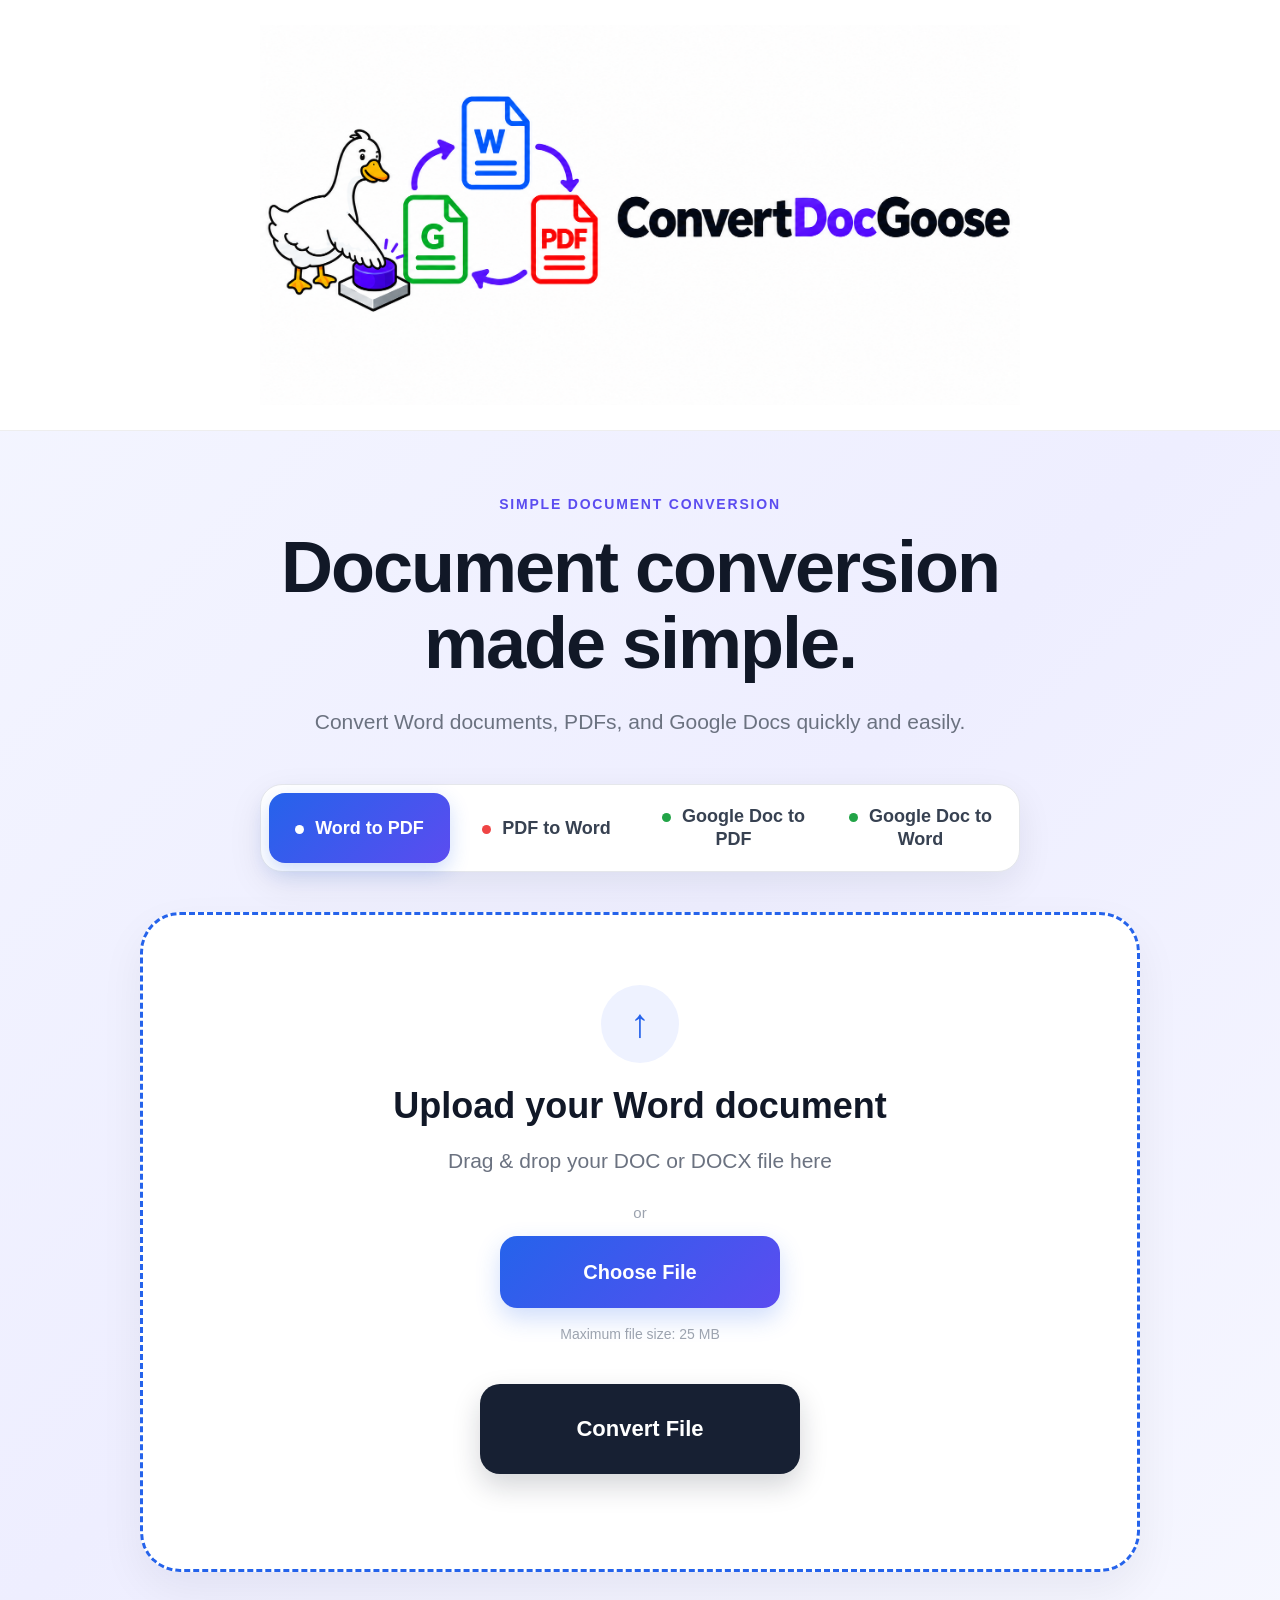
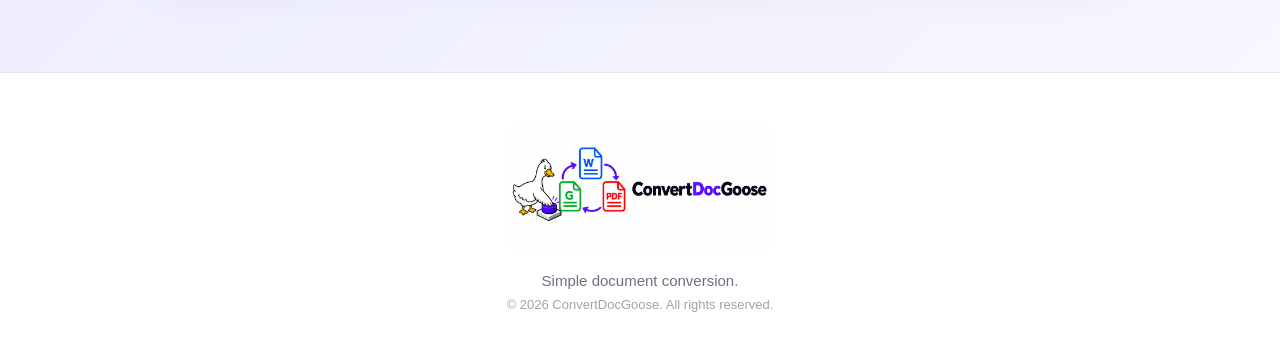
==== index.html @ 3cb26567 "Update index.html" ====
<!DOCTYPE html>
<html lang="en">

<head>

    <meta charset="UTF-8">

    <meta
        name="viewport"
        content="width=device-width, initial-scale=1.0"
    >

    <meta
        name="description"
        content="Convert Word documents, PDFs, and Google Docs quickly and easily with ConvertDocGoose."
    >

    <meta
        name="theme-color"
        content="#ffffff"
    >

    <title>
        ConvertDocGoose | Document Converter
    </title>

    <link
        rel="stylesheet"
        href="/style.css?v=18"
    >

</head>


<body>

    <!-- ========================================
         HEADER
    ======================================== -->

    <header class="site-header">

        <div class="header-banner">

            <a
                href="/"
                class="logo"
                aria-label="ConvertDocGoose Home"
            >

                <img
                    src="/convertdocgoose-logo.png"
                    alt="ConvertDocGoose"
                    class="site-logo-image"
                >

            </a>

        </div>

    </header>


    <!-- ========================================
         MAIN
    ======================================== -->

    <main class="main-content">

        <section class="hero">

            <div class="hero-container">

                <p class="eyebrow">
                    SIMPLE DOCUMENT CONVERSION
                </p>


                <h1>
                    Document conversion
                    <br>
                    made simple.
                </h1>


                <p class="hero-description">
                    Convert Word documents, PDFs,
                    and Google Docs quickly and easily.
                </p>


                <!-- ========================================
                     CONVERTER TABS
                ======================================== -->

                <div
                    id="converterTabs"
                    class="converter-tabs"
                >

                    <button
                        id="wordToPdf"
                        class="converter-tab word-tab active"
                        type="button"
                    >
                        <span class="tab-dot word-dot"></span>

                        Word to PDF
                    </button>


                    <button
                        id="pdfToWord"
                        class="converter-tab pdf-tab"
                        type="button"
                    >
                        <span class="tab-dot pdf-dot"></span>

                        PDF to Word
                    </button>


                    <button
                        id="googleToPdf"
                        class="converter-tab google-tab"
                        type="button"
                    >
                        <span class="tab-dot google-dot"></span>

                        Google Doc to PDF
                    </button>


                    <button
                        id="googleToWord"
                        class="converter-tab google-tab"
                        type="button"
                    >
                        <span class="tab-dot google-dot"></span>

                        Google Doc to Word
                    </button>

                </div>


                <!-- ========================================
                     LOCAL UPLOAD AREA
                ======================================== -->

                <div
                    id="uploadArea"
                    class="upload-area word-mode"
                    tabindex="0"
                >

                    <div
                        class="upload-icon"
                        aria-hidden="true"
                    >
                        ↑
                    </div>


                    <h2 id="uploadTitle">
                        Upload your Word document
                    </h2>


                    <p
                        id="uploadDescription"
                        class="upload-description"
                    >
                        Drag & drop your DOC or DOCX file here
                    </p>


                    <p class="or-text">
                        or
                    </p>


                    <label
                        for="fileInput"
                        class="choose-file-button"
                    >
                        Choose File
                    </label>


                    <input
                        id="fileInput"
                        type="file"
                        accept=".doc,.docx"
                        hidden
                    >


                    <p class="file-limit">
                        Maximum file size: 25 MB
                    </p>


                    <button
                        id="convertButton"
                        class="convert-button"
                        type="button"
                    >
                        Convert File
                    </button>


                    <!-- LOCAL PROGRESS -->

                    <div
                        id="progressContainer"
                        class="progress-container"
                        hidden
                    >

                        <div class="progress-top">

                            <span
                                id="progressLabel"
                                class="progress-label"
                            >
                                Converting your document…
                            </span>


                            <span
                                id="progressStatus"
                                class="progress-status"
                            >
                                Processing
                            </span>

                        </div>


                        <div
                            id="progressTrack"
                            class="progress-track"
                            role="progressbar"
                            aria-valuemin="0"
                            aria-valuemax="100"
                            aria-valuenow="0"
                        >

                            <div
                                id="progressBar"
                                class="progress-bar"
                            ></div>

                        </div>


                        <p
                            id="progressNote"
                            class="progress-note"
                        >
                            Please keep this page open while
                            your document is converted.
                        </p>

                    </div>


                    <div
                        id="statusMessage"
                        class="status-message"
                        aria-live="polite"
                    ></div>

                </div>


                <!-- ========================================
                     GOOGLE DOC AREA
                ======================================== -->

                <div
                    id="googleArea"
                    class="upload-area google-area"
                    hidden
                >

                    <h2 id="googleTitle">
                        Google Doc to PDF
                    </h2>


                    <p
                        id="googleDescription"
                        class="upload-description"
                    >
                        Choose a Google Doc from Drive
                        or upload a document from your computer.
                    </p>


                    <button
                        id="chooseGoogleDocButton"
                        class="google-drive-button"
                        type="button"
                    >
                        Choose from Google Drive
                    </button>


                    <p class="file-limit">
                        The Google window includes an
                        Upload option for files on your computer.
                    </p>


                    <div
                        id="selectedGoogleFile"
                        class="selected-google-file"
                        hidden
                    >

                        <span>
                            Selected document
                        </span>

                        <strong id="selectedGoogleFileName">
                            No document selected
                        </strong>

                    </div>


                    <button
                        id="convertGoogleButton"
                        class="convert-button google-convert-button"
                        type="button"
                        hidden
                    >
                        Convert Google Doc
                    </button>


                    <!-- GOOGLE PROGRESS -->

                    <div
                        id="googleProgressContainer"
                        class="progress-container"
                        hidden
                    >

                        <div class="progress-top">

                            <span
                                id="googleProgressLabel"
                                class="progress-label"
                            >
                                Converting your Google Doc…
                            </span>


                            <span
                                id="googleProgressStatus"
                                class="progress-status"
                            >
                                Processing
                            </span>

                        </div>


                        <div
                            id="googleProgressTrack"
                            class="progress-track"
                            role="progressbar"
                            aria-valuemin="0"
                            aria-valuemax="100"
                            aria-valuenow="0"
                        >

                            <div
                                id="googleProgressBar"
                                class="progress-bar google-progress-bar"
                            ></div>

                        </div>


                        <p class="progress-note">
                            Please keep this page open while
                            your document is converted.
                        </p>

                    </div>


                    <div
                        id="googleStatusMessage"
                        class="status-message"
                        aria-live="polite"
                    ></div>

                </div>


                <!-- ========================================
                     SUCCESS SCREEN
                ======================================== -->

                <div
                    id="successArea"
                    class="success-area"
                    hidden
                >

                    <div
                        class="success-check"
                        aria-hidden="true"
                    >
                        ✓
                    </div>


                    <h2>
                        Conversion Complete
                    </h2>


                    <p class="success-description">
                        Your converted document is ready.
                    </p>


                    <div class="converted-file">

                        <div
                            class="converted-file-icon"
                            aria-hidden="true"
                        >
                            ✓
                        </div>


                        <div class="converted-file-info">

                            <span class="converted-label">
                                Converted file
                            </span>


                            <strong id="convertedFileName">
                                document.pdf
                            </strong>

                        </div>

                    </div>


                    <button
                        id="downloadAgainButton"
                        class="download-again-button"
                        type="button"
                    >
                        ↓ Download Again
                    </button>


                    <button
                        id="convertAnotherButton"
                        class="convert-another-button"
                        type="button"
                    >
                        Convert Another File
                    </button>

                </div>

            </div>

        </section>

    </main>


    <!-- ========================================
         FOOTER
    ======================================== -->

    <footer class="site-footer">

        <div class="footer-container">

            <img
                src="/convertdocgoose-logo.png"
                alt=""
                class="footer-logo-image"
                aria-hidden="true"
            >


            <p class="footer-tagline">
                Simple document conversion.
            </p>


            <p class="footer-copyright">
                © 2026 ConvertDocGoose.
                All rights reserved.
            </p>

        </div>

    </footer>


    <!-- ========================================
         GOOGLE LIBRARIES
    ======================================== -->

    <script
        src="https://apis.google.com/js/api.js"
        async
        defer
        onload="onGoogleApiLoad()"
    ></script>


    <script
        src="https://accounts.google.com/gsi/client"
        async
        defer
        onload="gisLoaded()"
    ></script>


    <script src="/script.js?v=18"></script>

</body>

</html>
---- style.css ----
/* ========================================
   RESET
======================================== */

* {
    box-sizing: border-box;
}

html {
    margin: 0;
    padding: 0;
}

body {
    margin: 0;
    padding: 0;

    font-family:
        Arial,
        Helvetica,
        sans-serif;

    color: #111827;

    background:
        linear-gradient(
            135deg,
            #f5f7ff 0%,
            #eeeeff 50%,
            #f8f9ff 100%
        );
}


/* ========================================
   HEADER
======================================== */

.site-header {
    width: 100%;

    background: #ffffff;

    border-bottom: 1px solid #eeeeee;
}

.header-banner {
    width: 100%;

    min-height: 215px;

    display: flex;
    align-items: center;
    justify-content: center;

    padding: 25px 20px;

    background: #ffffff;
}

.logo {
    display: flex;

    align-items: center;
    justify-content: center;

    text-decoration: none;
}

.site-logo-image {
    display: block;

    width: min(760px, 80vw);

    height: auto;

    object-fit: contain;
}


/* ========================================
   MAIN
======================================== */

.main-content {
    min-height: 700px;
}

.hero {
    padding: 65px 20px 100px;
}

.hero-container {
    width: 100%;

    max-width: 1000px;

    margin: 0 auto;

    text-align: center;
}


/* ========================================
   HERO TEXT
======================================== */

.eyebrow {
    margin: 0 0 18px;

    color: #5b4cf0;

    font-size: 14px;
    font-weight: 800;

    letter-spacing: 1.8px;
}

.hero h1 {
    margin: 0;

    color: #111827;

    font-size: clamp(
        42px,
        6vw,
        72px
    );

    font-weight: 800;

    line-height: 1.05;

    letter-spacing: -2px;
}

.hero-description {
    max-width: 700px;

    margin: 24px auto 45px;

    color: #6b7280;

    font-size: 21px;

    line-height: 1.6;
}


/* ========================================
   CONVERTER TABS
======================================== */

.converter-tabs {
    width: 100%;

    max-width: 760px;

    margin: 0 auto 40px;

    padding: 8px;

    display: flex;

    align-items: stretch;
    justify-content: center;

    gap: 6px;

    background: #ffffff;

    border: 1px solid #e5e7eb;

    border-radius: 22px;

    box-shadow:
        0 12px 35px
        rgba(17, 24, 39, 0.08);
}

.converter-tab {
    flex: 1;

    min-height: 70px;

    padding: 12px 15px;

    border: none;

    border-radius: 16px;

    background: transparent;

    color: #374151;

    font-family: inherit;

    font-size: 18px;
    font-weight: 700;

    line-height: 1.25;

    cursor: pointer;

    transition:
        background 0.2s ease,
        color 0.2s ease,
        transform 0.15s ease,
        box-shadow 0.2s ease;
}

.converter-tab:hover {
    background: #f8fafc;
}

.converter-tab:active {
    transform: scale(0.98);
}

.tab-dot {
    width: 9px;
    height: 9px;

    display: inline-block;

    margin-right: 6px;

    border-radius: 50%;
}

.word-dot {
    background: #2563eb;
}

.pdf-dot {
    background: #ef4444;
}

.google-dot {
    background: #22a447;
}


/* WORD ACTIVE */

.word-tab.active {
    background:
        linear-gradient(
            135deg,
            #2563eb,
            #5b4cf0
        );

    color: #ffffff;

    box-shadow:
        0 8px 20px
        rgba(37, 99, 235, 0.22);
}


/* PDF ACTIVE */

.pdf-tab.active {
    background:
        linear-gradient(
            135deg,
            #ef4444,
            #5b4cf0
        );

    color: #ffffff;

    box-shadow:
        0 8px 20px
        rgba(239, 68, 68, 0.22);
}


/* GOOGLE ACTIVE */

.google-tab.active {
    background:
        linear-gradient(
            135deg,
            #22a447,
            #5b4cf0
        ) !important;

    color: #ffffff !important;

    box-shadow:
        0 8px 20px
        rgba(34, 164, 71, 0.25);
}

.converter-tab.active .tab-dot {
    background: #ffffff;
}


/* ========================================
   UPLOAD AREA
======================================== */

.upload-area {
    width: 100%;

    min-height: 550px;

    padding: 70px 40px;

    background: #ffffff;

    border: 3px dashed #2563eb;

    border-radius: 40px;

    box-shadow:
        0 18px 45px
        rgba(17, 24, 39, 0.06);

    text-align: center;

    transition:
        border-color 0.2s ease,
        box-shadow 0.2s ease;
}

.upload-area.word-mode {
    border-color: #2563eb;
}

.upload-area.pdf-mode {
    border-color: #ef4444;
}

.google-area {
    border-color: #22a447 !important;
}

.upload-icon {
    width: 78px;
    height: 78px;

    margin: 0 auto 22px;

    display: flex;
    align-items: center;
    justify-content: center;

    border-radius: 50%;

    background: #eef2ff;

    color: #2563eb;

    font-size: 40px;
    font-weight: 700;
}

.upload-area h2 {
    margin: 0 0 18px;

    color: #111827;

    font-size: 36px;
    font-weight: 800;
}

.upload-description {
    max-width: 650px;

    margin: 0 auto 28px;

    color: #6b7280;

    font-size: 21px;

    line-height: 1.5;
}

.or-text {
    margin: 15px 0;

    color: #9ca3af;

    font-size: 15px;
}


/* ========================================
   CHOOSE FILE
======================================== */

.choose-file-button {
    min-width: 280px;
    min-height: 72px;

    display: inline-flex;

    align-items: center;
    justify-content: center;

    padding: 16px 30px;

    border-radius: 17px;

    background:
        linear-gradient(
            135deg,
            #2563eb,
            #5b4cf0
        );

    color: #ffffff;

    font-size: 20px;
    font-weight: 700;

    cursor: pointer;

    box-shadow:
        0 10px 25px
        rgba(37, 99, 235, 0.22);

    transition:
        transform 0.15s ease,
        box-shadow 0.15s ease;
}

.choose-file-button:hover {
    transform: translateY(-2px);

    box-shadow:
        0 14px 30px
        rgba(37, 99, 235, 0.30);
}

.file-limit {
    margin: 18px 0 30px;

    color: #9ca3af;

    font-size: 14px;
}


/* ========================================
   MAIN CONVERT BUTTON
======================================== */

.convert-button {
    min-width: 320px;
    min-height: 90px;

    display: inline-flex;

    align-items: center;
    justify-content: center;

    margin-top: 12px;

    padding: 20px 40px;

    border: none;

    border-radius: 20px;

    background: #172033;

    color: #ffffff;

    font-family: inherit;

    font-size: 22px;
    font-weight: 800;

    cursor: pointer;

    box-shadow:
        0 12px 28px
        rgba(17, 24, 39, 0.18);

    transition:
        transform 0.15s ease,
        box-shadow 0.15s ease,
        background 0.15s ease;
}

.convert-button:hover {
    transform: translateY(-2px);

    background: #202b43;

    box-shadow:
        0 16px 34px
        rgba(17, 24, 39, 0.24);
}


/* ========================================
   GOOGLE DRIVE BUTTON
======================================== */

.google-drive-button {
    min-width: 320px;
    min-height: 90px;

    display: inline-flex;

    align-items: center;
    justify-content: center;

    margin: 10px auto 20px;

    padding: 20px 40px;

    border: none;

    border-radius: 20px;

    background:
        linear-gradient(
            135deg,
            #22a447,
            #5b4cf0
        );

    color: #ffffff;

    font-family: inherit;

    font-size: 22px;
    font-weight: 800;

    cursor: pointer;

    box-shadow:
        0 10px 25px
        rgba(34, 164, 71, 0.22);

    transition:
        transform 0.15s ease,
        box-shadow 0.15s ease;
}

.google-drive-button:hover {
    transform: translateY(-2px);

    box-shadow:
        0 14px 30px
        rgba(34, 164, 71, 0.30);
}

.google-drive-button:disabled {
    cursor: not-allowed;

    opacity: 0.65;
}


/* ========================================
   GOOGLE CONVERSION
======================================== */

.google-convert-button {
    display: flex;

    margin: 25px auto 0;
}

.selected-google-file {
    width: 100%;

    max-width: 520px;

    margin: 20px auto;

    padding: 18px 22px;

    background: #f0fdf4;

    border: 1px solid #bbf7d0;

    border-radius: 15px;

    color: #374151;
}

.selected-google-file span {
    display: block;

    margin-bottom: 5px;

    color: #6b7280;

    font-size: 13px;
}

.selected-google-file strong {
    display: block;

    color: #15803d;

    font-size: 17px;

    overflow-wrap: anywhere;
}


/* ========================================
   PROGRESS
======================================== */

.progress-container {
    width: 100%;

    max-width: 600px;

    margin: 40px auto 0;

    text-align: left;
}

.progress-top {
    display: flex;

    align-items: center;
    justify-content: space-between;

    gap: 20px;

    margin-bottom: 10px;
}

.progress-label {
    color: #374151;

    font-size: 15px;
    font-weight: 700;
}

.progress-status {
    color: #6b7280;

    font-size: 13px;
}

.progress-track {
    width: 100%;
    height: 12px;

    overflow: hidden;

    background: #e5e7eb;

    border-radius: 999px;
}

.progress-bar {
    width: 0%;
    height: 100%;

    background:
        linear-gradient(
            90deg,
            #2563eb,
            #5b4cf0
        );

    border-radius: 999px;

    transition: width 0.3s ease;
}

.google-progress-bar {
    background:
        linear-gradient(
            90deg,
            #22a447,
            #5b4cf0
        ) !important;
}

.progress-note {
    margin-top: 10px;

    color: #9ca3af;

    font-size: 13px;
}


/* ========================================
   STATUS
======================================== */

.status-message {
    margin-top: 25px;

    color: #374151;

    font-size: 15px;

    line-height: 1.5;
}


/* ========================================
   SUCCESS
======================================== */

.success-area {
    width: 100%;

    padding: 70px 40px;

    background: #ffffff;

    border-radius: 35px;

    box-shadow:
        0 18px 45px
        rgba(17, 24, 39, 0.08);

    text-align: center;
}

.success-check {
    width: 80px;
    height: 80px;

    margin: 0 auto 20px;

    display: flex;

    align-items: center;
    justify-content: center;

    border-radius: 50%;

    background: #dcfce7;

    color: #16a34a;

    font-size: 42px;
    font-weight: 800;
}

.success-area h2 {
    margin: 0 0 12px;

    color: #111827;

    font-size: 38px;
}

.success-description {
    margin-bottom: 30px;

    color: #6b7280;

    font-size: 19px;
}

.converted-file {
    max-width: 520px;

    margin: 0 auto 30px;

    padding: 18px 20px;

    display: flex;

    align-items: center;

    gap: 15px;

    background: #f8fafc;

    border: 1px solid #e5e7eb;

    border-radius: 15px;

    text-align: left;
}

.converted-file-icon {
    width: 44px;
    height: 44px;

    display: flex;

    align-items: center;
    justify-content: center;

    flex-shrink: 0;

    border-radius: 50%;

    background: #dcfce7;

    color: #16a34a;

    font-weight: 800;
}

.converted-file-info {
    min-width: 0;
}

.converted-label {
    display: block;

    margin-bottom: 4px;

    color: #6b7280;

    font-size: 13px;
}

.converted-file-info strong {
    display: block;

    color: #111827;

    overflow-wrap: anywhere;
}


/* ========================================
   SUCCESS BUTTONS
======================================== */

.download-again-button,
.convert-another-button {
    min-width: 280px;

    padding: 17px 28px;

    border-radius: 16px;

    font-family: inherit;

    font-size: 17px;
    font-weight: 700;

    cursor: pointer;
}

.download-again-button {
    border: none;

    background: #172033;

    color: #ffffff;
}

.convert-another-button {
    margin-left: 10px;

    border: 1px solid #d1d5db;

    background: #ffffff;

    color: #374151;
}


/* ========================================
   FOOTER
======================================== */

.site-footer {
    padding: 50px 20px;

    background: #ffffff;

    border-top: 1px solid #e5e7eb;

    text-align: center;
}

.footer-container {
    max-width: 1000px;

    margin: 0 auto;
}

.footer-logo-image {
    width: 260px;
    max-width: 70%;

    height: auto;
}

.footer-tagline {
    margin: 15px 0 8px;

    color: #6b7280;

    font-size: 15px;
}

.footer-copyright {
    margin: 0;

    color: #9ca3af;

    font-size: 13px;
}


/* ========================================
   HIDDEN
======================================== */

[hidden] {
    display: none !important;
}


/* ========================================
   MOBILE
======================================== */

@media (max-width: 768px) {

    .header-banner {
        min-height: 160px;
    }

    .site-logo-image {
        width: min(620px, 92vw);
    }

    .hero {
        padding:
            45px
            15px
            70px;
    }

    .hero-description {
        font-size: 18px;
    }

    .converter-tabs {
        max-width: 600px;

        flex-wrap: wrap;
    }

    .converter-tab {
        flex: 1 1 45%;

        font-size: 16px;
    }

    .upload-area {
        min-height: 500px;

        padding:
            55px
            25px;

        border-radius: 28px;
    }

    .upload-area h2 {
        font-size: 30px;
    }

    .upload-description {
        font-size: 18px;
    }

}


@media (max-width: 520px) {

    .header-banner {
        min-height: 125px;

        padding:
            15px
            10px;
    }

    .site-logo-image {
        width: 95vw;
    }

    .hero h1 {
        font-size: 42px;

        letter-spacing: -1px;
    }

    .converter-tabs {
        flex-direction: column;
    }

    .converter-tab {
        width: 100%;

        flex: none;
    }

    .upload-area {
        padding:
            45px
            18px;
    }

    .choose-file-button,
    .google-drive-button,
    .convert-button,
    .download-again-button,
    .convert-another-button {
        width: 100%;

        min-width: 0;

        max-width: 320px;

        margin-left: auto;
        margin-right: auto;
    }

    .google-drive-button,
    .convert-button {
        min-height: 78px;

        font-size: 19px;
    }

    .download-again-button,
    .convert-another-button {
        display: block;

        margin-top: 12px;
    }

}
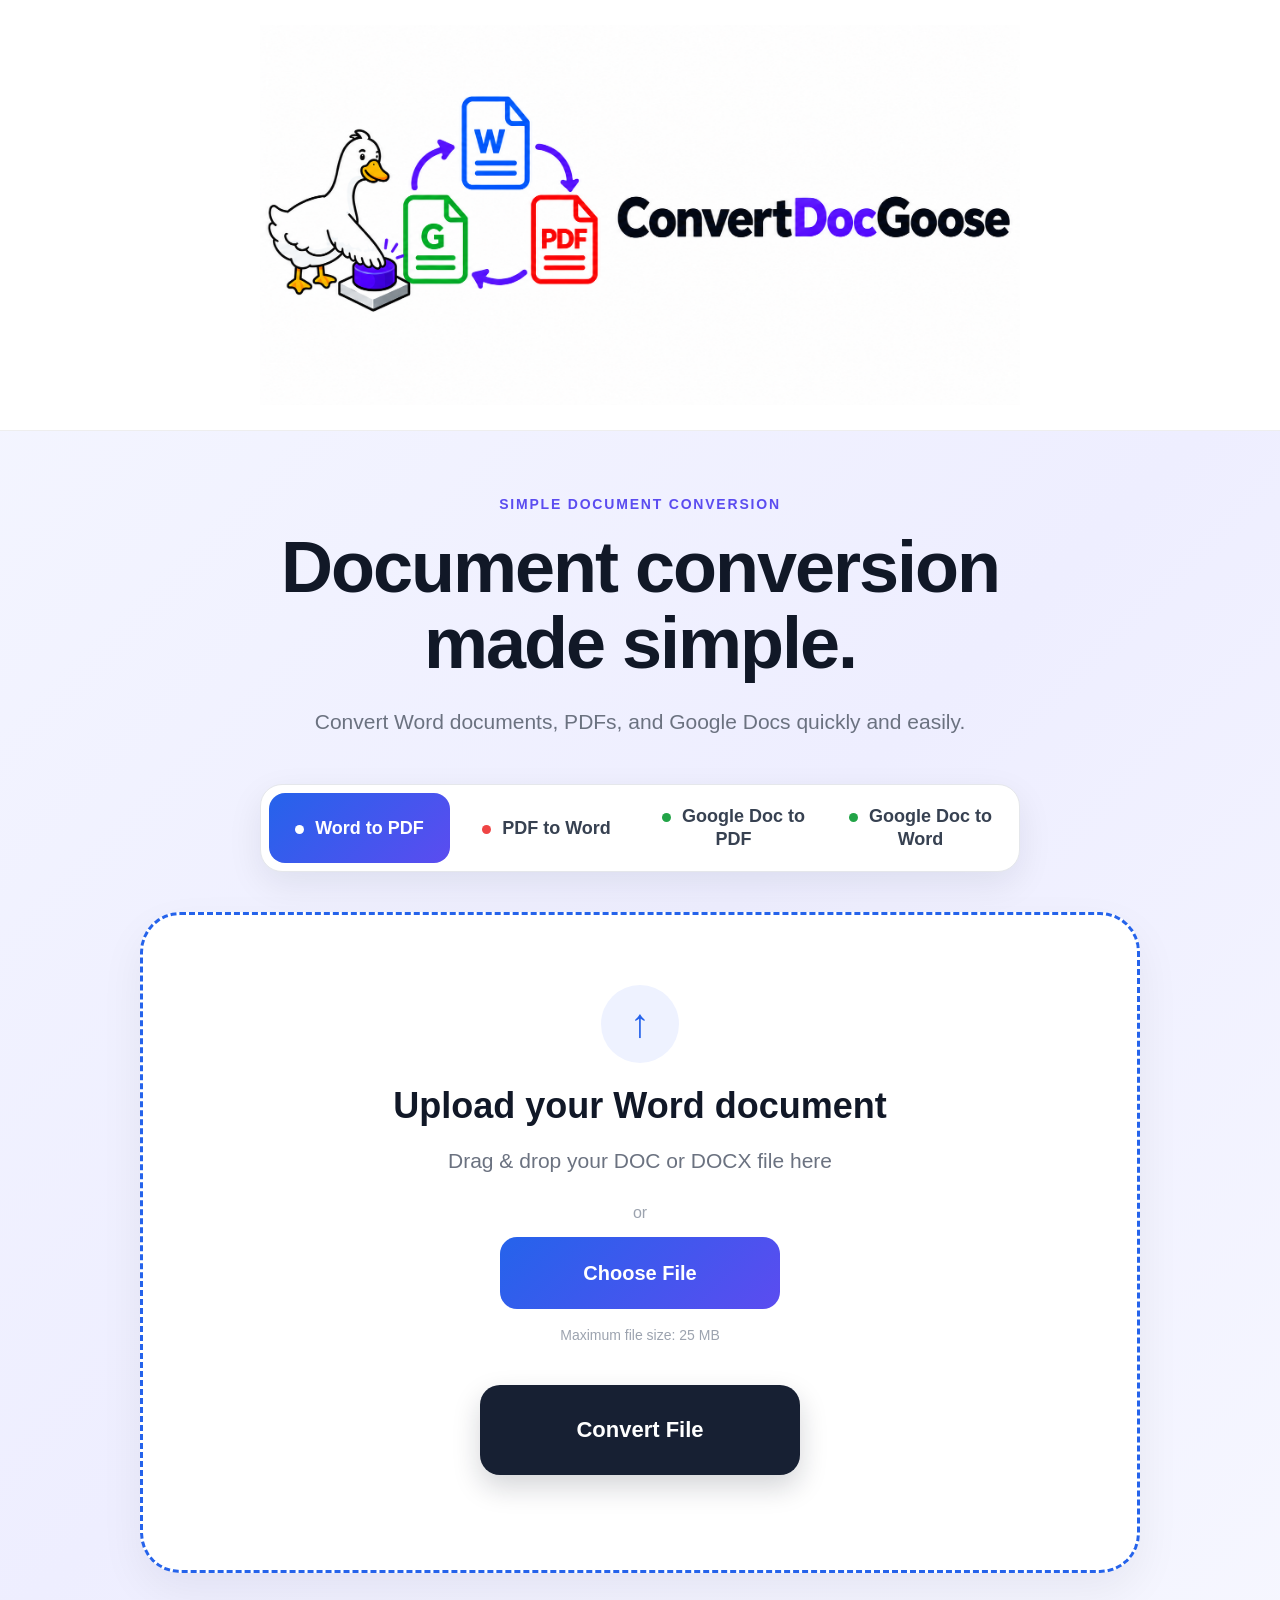
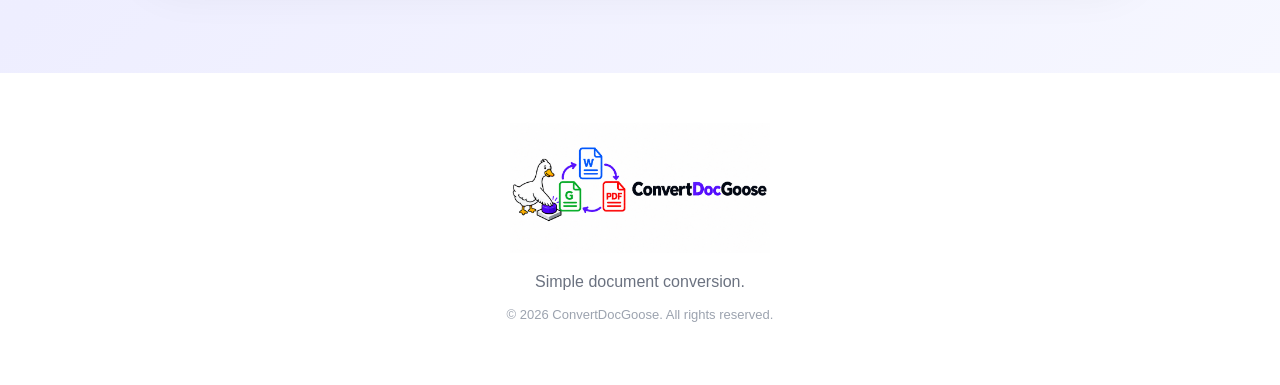
==== commit 6e98e738: "Update index.html" ====
--- a/index.html
+++ b/index.html
@@ -26,7 +26,7 @@
 
     <link
         rel="stylesheet"
-        href="/style.css?v=18"
+        href="/style.css?v=22"
     >
 
 </head>
@@ -34,9 +34,8 @@
 
 <body>
 
-    <!-- ========================================
-         HEADER
-    ======================================== -->
+
+    <!-- HEADER -->
 
     <header class="site-header">
 
@@ -61,15 +60,14 @@
     </header>
 
 
-    <!-- ========================================
-         MAIN
-    ======================================== -->
+    <!-- MAIN -->
 
     <main class="main-content">
 
         <section class="hero">
 
             <div class="hero-container">
+
 
                 <p class="eyebrow">
                     SIMPLE DOCUMENT CONVERSION
@@ -89,23 +87,25 @@
                 </p>
 
 
-                <!-- ========================================
-                     CONVERTER TABS
-                ======================================== -->
+
+                <!-- CONVERTER TABS -->
 
                 <div
                     id="converterTabs"
                     class="converter-tabs"
                 >
 
+
                     <button
                         id="wordToPdf"
                         class="converter-tab word-tab active"
                         type="button"
                     >
+
                         <span class="tab-dot word-dot"></span>
 
                         Word to PDF
+
                     </button>
 
 
@@ -114,9 +114,11 @@
                         class="converter-tab pdf-tab"
                         type="button"
                     >
+
                         <span class="tab-dot pdf-dot"></span>
 
                         PDF to Word
+
                     </button>
 
 
@@ -125,9 +127,11 @@
                         class="converter-tab google-tab"
                         type="button"
                     >
+
                         <span class="tab-dot google-dot"></span>
 
                         Google Doc to PDF
+
                     </button>
 
 
@@ -136,17 +140,19 @@
                         class="converter-tab google-tab"
                         type="button"
                     >
+
                         <span class="tab-dot google-dot"></span>
 
                         Google Doc to Word
-                    </button>
+
+                    </button>
+
 
                 </div>
 
 
-                <!-- ========================================
-                     LOCAL UPLOAD AREA
-                ======================================== -->
+
+                <!-- LOCAL UPLOAD AREA -->
 
                 <div
                     id="uploadArea"
@@ -154,6 +160,7 @@
                     tabindex="0"
                 >
 
+
                     <div
                         class="upload-icon"
                         aria-hidden="true"
@@ -210,6 +217,7 @@
                     </button>
 
 
+
                     <!-- LOCAL PROGRESS -->
 
                     <div
@@ -217,6 +225,7 @@
                         class="progress-container"
                         hidden
                     >
+
 
                         <div class="progress-top">
 
@@ -263,6 +272,7 @@
                             your document is converted.
                         </p>
 
+
                     </div>
 
 
@@ -272,12 +282,12 @@
                         aria-live="polite"
                     ></div>
 
+
                 </div>
 
 
-                <!-- ========================================
-                     GOOGLE DOC AREA
-                ======================================== -->
+
+                <!-- GOOGLE AREA -->
 
                 <div
                     id="googleArea"
@@ -285,6 +295,7 @@
                     hidden
                 >
 
+
                     <h2 id="googleTitle">
                         Google Doc to PDF
                     </h2>
@@ -299,19 +310,40 @@
                     </p>
 
 
-                    <button
-                        id="chooseGoogleDocButton"
-                        class="google-drive-button"
-                        type="button"
-                    >
-                        Choose from Google Drive
-                    </button>
-
-
-                    <p class="file-limit">
-                        The Google window includes an
-                        Upload option for files on your computer.
-                    </p>
+
+                    <div class="google-action-buttons">
+
+
+                        <button
+                            id="chooseGoogleDocButton"
+                            class="google-drive-button"
+                            type="button"
+                        >
+                            Choose from Google Drive
+                        </button>
+
+
+                        <button
+                            id="uploadGoogleDocButton"
+                            class="google-upload-button"
+                            type="button"
+                        >
+                            Upload from Computer
+                        </button>
+
+
+                    </div>
+
+
+
+                    <!-- REAL LOCAL COMPUTER INPUT -->
+
+                    <input
+                        id="googleComputerFileInput"
+                        type="file"
+                        hidden
+                    >
+
 
 
                     <div
@@ -331,14 +363,16 @@
                     </div>
 
 
+
                     <button
                         id="convertGoogleButton"
                         class="convert-button google-convert-button"
                         type="button"
                         hidden
                     >
-                        Convert Google Doc
-                    </button>
+                        Convert Document
+                    </button>
+
 
 
                     <!-- GOOGLE PROGRESS -->
@@ -348,6 +382,7 @@
                         class="progress-container"
                         hidden
                     >
+
 
                         <div class="progress-top">
 
@@ -355,7 +390,7 @@
                                 id="googleProgressLabel"
                                 class="progress-label"
                             >
-                                Converting your Google Doc…
+                                Converting your document…
                             </span>
 
 
@@ -391,6 +426,7 @@
                             your document is converted.
                         </p>
 
+
                     </div>
 
 
@@ -400,12 +436,12 @@
                         aria-live="polite"
                     ></div>
 
+
                 </div>
 
 
-                <!-- ========================================
-                     SUCCESS SCREEN
-                ======================================== -->
+
+                <!-- SUCCESS -->
 
                 <div
                     id="successArea"
@@ -413,6 +449,7 @@
                     hidden
                 >
 
+
                     <div
                         class="success-check"
                         aria-hidden="true"
@@ -432,6 +469,7 @@
 
 
                     <div class="converted-file">
+
 
                         <div
                             class="converted-file-icon"
@@ -447,13 +485,13 @@
                                 Converted file
                             </span>
 
-
                             <strong id="convertedFileName">
                                 document.pdf
                             </strong>
 
                         </div>
 
+
                     </div>
 
 
@@ -474,8 +512,10 @@
                         Convert Another File
                     </button>
 
+
                 </div>
 
+
             </div>
 
         </section>
@@ -483,59 +523,55 @@
     </main>
 
 
-    <!-- ========================================
-         FOOTER
-    ======================================== -->
-
-    <footer class="site-footer">
-
-        <div class="footer-container">
-
-            <img
-                src="/convertdocgoose-logo.png"
-                alt=""
-                class="footer-logo-image"
-                aria-hidden="true"
-            >
-
-
-            <p class="footer-tagline">
-                Simple document conversion.
-            </p>
-
-
-            <p class="footer-copyright">
-                © 2026 ConvertDocGoose.
-                All rights reserved.
-            </p>
-
-        </div>
-
-    </footer>
-
-
-    <!-- ========================================
-         GOOGLE LIBRARIES
-    ======================================== -->
+
+    <!-- FOOTER -->
+
+   <footer class="site-footer">
+
+    <div class="footer-container">
+
+        <img
+            src="/convertdocgoose-logo.png"
+            alt=""
+            class="footer-logo-image"
+            aria-hidden="true"
+        >
+
+        <p class="footer-tagline">
+            Simple document conversion.
+        </p>
+
+        <p class="footer-copyright">
+            © 2026 ConvertDocGoose.
+            All rights reserved.
+        </p>
+
+    </div>
+
+</footer>
+
+
+    <!-- LOAD OUR SCRIPT FIRST -->
+
+    <script src="/script.js?v=22"></script>
+
+
+    <!-- GOOGLE PICKER -->
 
     <script
         src="https://apis.google.com/js/api.js"
-        async
-        defer
         onload="onGoogleApiLoad()"
     ></script>
 
 
+    <!-- GOOGLE IDENTITY -->
+
     <script
         src="https://accounts.google.com/gsi/client"
-        async
-        defer
         onload="gisLoaded()"
     ></script>
 
 
-    <script src="/script.js?v=18"></script>
-
 </body>
 
 </html>
--- a/style.css
+++ b/style.css
@@ -5,11 +5,13 @@
 * {
     box-sizing: border-box;
 }
+
 
 html {
     margin: 0;
     padding: 0;
 }
+
 
 body {
     margin: 0;
@@ -44,33 +46,42 @@
     border-bottom: 1px solid #eeeeee;
 }
 
+
 .header-banner {
     width: 100%;
 
     min-height: 215px;
 
     display: flex;
+
     align-items: center;
+
     justify-content: center;
 
     padding: 25px 20px;
 
     background: #ffffff;
 }
+
 
 .logo {
     display: flex;
 
     align-items: center;
+
     justify-content: center;
 
     text-decoration: none;
 }
+
 
 .site-logo-image {
     display: block;
 
-    width: min(760px, 80vw);
+    width: min(
+        760px,
+        80vw
+    );
 
     height: auto;
 
@@ -86,9 +97,14 @@
     min-height: 700px;
 }
 
+
 .hero {
-    padding: 65px 20px 100px;
-}
+    padding:
+        65px
+        20px
+        100px;
+}
+
 
 .hero-container {
     width: 100%;
@@ -106,26 +122,32 @@
 ======================================== */
 
 .eyebrow {
-    margin: 0 0 18px;
+    margin:
+        0
+        0
+        18px;
 
     color: #5b4cf0;
 
     font-size: 14px;
+
     font-weight: 800;
 
     letter-spacing: 1.8px;
 }
+
 
 .hero h1 {
     margin: 0;
 
     color: #111827;
 
-    font-size: clamp(
-        42px,
-        6vw,
-        72px
-    );
+    font-size:
+        clamp(
+            42px,
+            6vw,
+            72px
+        );
 
     font-weight: 800;
 
@@ -133,11 +155,15 @@
 
     letter-spacing: -2px;
 }
+
 
 .hero-description {
     max-width: 700px;
 
-    margin: 24px auto 45px;
+    margin:
+        24px
+        auto
+        45px;
 
     color: #6b7280;
 
@@ -148,7 +174,7 @@
 
 
 /* ========================================
-   CONVERTER TABS
+   TABS
 ======================================== */
 
 .converter-tabs {
@@ -156,13 +182,17 @@
 
     max-width: 760px;
 
-    margin: 0 auto 40px;
+    margin:
+        0
+        auto
+        40px;
 
     padding: 8px;
 
     display: flex;
 
     align-items: stretch;
+
     justify-content: center;
 
     gap: 6px;
@@ -178,12 +208,15 @@
         rgba(17, 24, 39, 0.08);
 }
 
+
 .converter-tab {
     flex: 1;
 
     min-height: 70px;
 
-    padding: 12px 15px;
+    padding:
+        12px
+        15px;
 
     border: none;
 
@@ -196,6 +229,7 @@
     font-family: inherit;
 
     font-size: 18px;
+
     font-weight: 700;
 
     line-height: 1.25;
@@ -209,16 +243,15 @@
         box-shadow 0.2s ease;
 }
 
+
 .converter-tab:hover {
     background: #f8fafc;
 }
 
-.converter-tab:active {
-    transform: scale(0.98);
-}
 
 .tab-dot {
     width: 9px;
+
     height: 9px;
 
     display: inline-block;
@@ -227,21 +260,22 @@
 
     border-radius: 50%;
 }
+
 
 .word-dot {
     background: #2563eb;
 }
 
+
 .pdf-dot {
     background: #ef4444;
 }
 
+
 .google-dot {
     background: #22a447;
 }
 
-
-/* WORD ACTIVE */
 
 .word-tab.active {
     background:
@@ -252,14 +286,8 @@
         );
 
     color: #ffffff;
-
-    box-shadow:
-        0 8px 20px
-        rgba(37, 99, 235, 0.22);
-}
-
-
-/* PDF ACTIVE */
+}
+
 
 .pdf-tab.active {
     background:
@@ -270,14 +298,8 @@
         );
 
     color: #ffffff;
-
-    box-shadow:
-        0 8px 20px
-        rgba(239, 68, 68, 0.22);
-}
-
-
-/* GOOGLE ACTIVE */
+}
+
 
 .google-tab.active {
     background:
@@ -285,14 +307,11 @@
             135deg,
             #22a447,
             #5b4cf0
-        ) !important;
-
-    color: #ffffff !important;
-
-    box-shadow:
-        0 8px 20px
-        rgba(34, 164, 71, 0.25);
-}
+        );
+
+    color: #ffffff;
+}
+
 
 .converter-tab.active .tab-dot {
     background: #ffffff;
@@ -300,7 +319,7 @@
 
 
 /* ========================================
-   UPLOAD AREA
+   UPLOAD AREAS
 ======================================== */
 
 .upload-area {
@@ -308,7 +327,9 @@
 
     min-height: 550px;
 
-    padding: 70px 40px;
+    padding:
+        70px
+        40px;
 
     background: #ffffff;
 
@@ -321,32 +342,38 @@
         rgba(17, 24, 39, 0.06);
 
     text-align: center;
-
-    transition:
-        border-color 0.2s ease,
-        box-shadow 0.2s ease;
-}
+}
+
 
 .upload-area.word-mode {
     border-color: #2563eb;
 }
 
+
 .upload-area.pdf-mode {
     border-color: #ef4444;
 }
 
+
 .google-area {
-    border-color: #22a447 !important;
-}
+    border-color: #22a447;
+}
+
 
 .upload-icon {
     width: 78px;
+
     height: 78px;
 
-    margin: 0 auto 22px;
+    margin:
+        0
+        auto
+        22px;
 
     display: flex;
+
     align-items: center;
+
     justify-content: center;
 
     border-radius: 50%;
@@ -356,22 +383,32 @@
     color: #2563eb;
 
     font-size: 40px;
+
     font-weight: 700;
 }
 
+
 .upload-area h2 {
-    margin: 0 0 18px;
+    margin:
+        0
+        0
+        18px;
 
     color: #111827;
 
     font-size: 36px;
+
     font-weight: 800;
 }
+
 
 .upload-description {
     max-width: 650px;
 
-    margin: 0 auto 28px;
+    margin:
+        0
+        auto
+        28px;
 
     color: #6b7280;
 
@@ -380,12 +417,13 @@
     line-height: 1.5;
 }
 
+
 .or-text {
-    margin: 15px 0;
+    margin:
+        15px
+        0;
 
     color: #9ca3af;
-
-    font-size: 15px;
 }
 
 
@@ -395,14 +433,18 @@
 
 .choose-file-button {
     min-width: 280px;
+
     min-height: 72px;
 
     display: inline-flex;
 
     align-items: center;
+
     justify-content: center;
 
-    padding: 16px 30px;
+    padding:
+        16px
+        30px;
 
     border-radius: 17px;
 
@@ -416,110 +458,131 @@
     color: #ffffff;
 
     font-size: 20px;
+
     font-weight: 700;
 
     cursor: pointer;
+}
+
+
+.file-limit {
+    margin:
+        18px
+        0
+        30px;
+
+    color: #9ca3af;
+
+    font-size: 14px;
+}
+
+
+/* ========================================
+   CONVERT BUTTON
+======================================== */
+
+.convert-button {
+    min-width: 320px;
+
+    min-height: 90px;
+
+    display: inline-flex;
+
+    align-items: center;
+
+    justify-content: center;
+
+    margin-top: 12px;
+
+    padding:
+        20px
+        40px;
+
+    border: none;
+
+    border-radius: 20px;
+
+    background: #172033;
+
+    color: #ffffff;
+
+    font-family: inherit;
+
+    font-size: 22px;
+
+    font-weight: 800;
+
+    cursor: pointer;
 
     box-shadow:
-        0 10px 25px
-        rgba(37, 99, 235, 0.22);
+        0 12px 28px
+        rgba(17, 24, 39, 0.18);
+}
+
+
+/* ========================================
+   GOOGLE BUTTONS
+======================================== */
+
+.google-action-buttons {
+    width: 100%;
+
+    display: flex;
+
+    flex-direction: column;
+
+    align-items: center;
+
+    gap: 18px;
+
+    margin:
+        35px
+        auto
+        30px;
+}
+
+
+.google-drive-button,
+.google-upload-button {
+    width: 100%;
+
+    max-width: 395px;
+
+    min-width: 320px;
+
+    min-height: 90px;
+
+    display: flex;
+
+    align-items: center;
+
+    justify-content: center;
+
+    padding:
+        20px
+        35px;
+
+    border: none;
+
+    border-radius: 20px;
+
+    color: #ffffff;
+
+    font-family: inherit;
+
+    font-size: 21px;
+
+    font-weight: 800;
+
+    cursor: pointer;
 
     transition:
         transform 0.15s ease,
         box-shadow 0.15s ease;
 }
 
-.choose-file-button:hover {
-    transform: translateY(-2px);
-
-    box-shadow:
-        0 14px 30px
-        rgba(37, 99, 235, 0.30);
-}
-
-.file-limit {
-    margin: 18px 0 30px;
-
-    color: #9ca3af;
-
-    font-size: 14px;
-}
-
-
-/* ========================================
-   MAIN CONVERT BUTTON
-======================================== */
-
-.convert-button {
-    min-width: 320px;
-    min-height: 90px;
-
-    display: inline-flex;
-
-    align-items: center;
-    justify-content: center;
-
-    margin-top: 12px;
-
-    padding: 20px 40px;
-
-    border: none;
-
-    border-radius: 20px;
-
-    background: #172033;
-
-    color: #ffffff;
-
-    font-family: inherit;
-
-    font-size: 22px;
-    font-weight: 800;
-
-    cursor: pointer;
-
-    box-shadow:
-        0 12px 28px
-        rgba(17, 24, 39, 0.18);
-
-    transition:
-        transform 0.15s ease,
-        box-shadow 0.15s ease,
-        background 0.15s ease;
-}
-
-.convert-button:hover {
-    transform: translateY(-2px);
-
-    background: #202b43;
-
-    box-shadow:
-        0 16px 34px
-        rgba(17, 24, 39, 0.24);
-}
-
-
-/* ========================================
-   GOOGLE DRIVE BUTTON
-======================================== */
 
 .google-drive-button {
-    min-width: 320px;
-    min-height: 90px;
-
-    display: inline-flex;
-
-    align-items: center;
-    justify-content: center;
-
-    margin: 10px auto 20px;
-
-    padding: 20px 40px;
-
-    border: none;
-
-    border-radius: 20px;
-
     background:
         linear-gradient(
             135deg,
@@ -527,66 +590,65 @@
             #5b4cf0
         );
 
-    color: #ffffff;
-
-    font-family: inherit;
-
-    font-size: 22px;
-    font-weight: 800;
-
-    cursor: pointer;
-
     box-shadow:
         0 10px 25px
         rgba(34, 164, 71, 0.22);
-
-    transition:
-        transform 0.15s ease,
-        box-shadow 0.15s ease;
-}
-
-.google-drive-button:hover {
-    transform: translateY(-2px);
+}
+
+
+.google-upload-button {
+    background:
+        linear-gradient(
+            135deg,
+            #2563eb,
+            #5b4cf0
+        );
+
+    box-shadow:
+        0 10px 25px
+        rgba(37, 99, 235, 0.22);
+}
+
+
+.google-drive-button:hover,
+.google-upload-button:hover {
+    transform:
+        translateY(-2px);
 
     box-shadow:
         0 14px 30px
-        rgba(34, 164, 71, 0.30);
-}
-
-.google-drive-button:disabled {
-    cursor: not-allowed;
-
-    opacity: 0.65;
-}
-
-
-/* ========================================
-   GOOGLE CONVERSION
-======================================== */
-
-.google-convert-button {
-    display: flex;
-
-    margin: 25px auto 0;
-}
+        rgba(91, 76, 240, 0.28);
+}
+
+
+/* ========================================
+   SELECTED GOOGLE FILE
+======================================== */
 
 .selected-google-file {
     width: 100%;
 
     max-width: 520px;
 
-    margin: 20px auto;
-
-    padding: 18px 22px;
+    margin:
+        20px
+        auto;
+
+    padding:
+        18px
+        22px;
 
     background: #f0fdf4;
 
-    border: 1px solid #bbf7d0;
+    border:
+        1px solid
+        #bbf7d0;
 
     border-radius: 15px;
 
     color: #374151;
 }
+
 
 .selected-google-file span {
     display: block;
@@ -598,14 +660,13 @@
     font-size: 13px;
 }
 
+
 .selected-google-file strong {
     display: block;
 
     color: #15803d;
 
     font-size: 17px;
-
-    overflow-wrap: anywhere;
 }
 
 
@@ -618,15 +679,20 @@
 
     max-width: 600px;
 
-    margin: 40px auto 0;
+    margin:
+        40px
+        auto
+        0;
 
     text-align: left;
 }
+
 
 .progress-top {
     display: flex;
 
     align-items: center;
+
     justify-content: space-between;
 
     gap: 20px;
@@ -634,21 +700,10 @@
     margin-bottom: 10px;
 }
 
-.progress-label {
-    color: #374151;
-
-    font-size: 15px;
-    font-weight: 700;
-}
-
-.progress-status {
-    color: #6b7280;
-
-    font-size: 13px;
-}
 
 .progress-track {
     width: 100%;
+
     height: 12px;
 
     overflow: hidden;
@@ -657,9 +712,11 @@
 
     border-radius: 999px;
 }
+
 
 .progress-bar {
     width: 0%;
+
     height: 100%;
 
     background:
@@ -671,8 +728,12 @@
 
     border-radius: 999px;
 
-    transition: width 0.3s ease;
-}
+    transition:
+        width
+        0.3s
+        ease;
+}
+
 
 .google-progress-bar {
     background:
@@ -680,12 +741,11 @@
             90deg,
             #22a447,
             #5b4cf0
-        ) !important;
-}
+        );
+}
+
 
 .progress-note {
-    margin-top: 10px;
-
     color: #9ca3af;
 
     font-size: 13px;
@@ -702,8 +762,16 @@
     color: #374151;
 
     font-size: 15px;
-
-    line-height: 1.5;
+}
+
+
+.status-message.success {
+    color: #15803d;
+}
+
+
+.status-message.error {
+    color: #dc2626;
 }
 
 
@@ -714,28 +782,32 @@
 .success-area {
     width: 100%;
 
-    padding: 70px 40px;
+    padding:
+        70px
+        40px;
 
     background: #ffffff;
 
     border-radius: 35px;
 
-    box-shadow:
-        0 18px 45px
-        rgba(17, 24, 39, 0.08);
-
     text-align: center;
 }
+
 
 .success-check {
     width: 80px;
+
     height: 80px;
 
-    margin: 0 auto 20px;
+    margin:
+        0
+        auto
+        20px;
 
     display: flex;
 
     align-items: center;
+
     justify-content: center;
 
     border-radius: 50%;
@@ -745,109 +817,54 @@
     color: #16a34a;
 
     font-size: 42px;
-    font-weight: 800;
-}
-
-.success-area h2 {
-    margin: 0 0 12px;
-
-    color: #111827;
-
-    font-size: 38px;
-}
-
-.success-description {
-    margin-bottom: 30px;
-
-    color: #6b7280;
-
-    font-size: 19px;
-}
+}
+
 
 .converted-file {
     max-width: 520px;
 
-    margin: 0 auto 30px;
-
-    padding: 18px 20px;
+    margin:
+        0
+        auto
+        30px;
+
+    padding:
+        18px
+        20px;
 
     display: flex;
 
-    align-items: center;
-
     gap: 15px;
 
     background: #f8fafc;
 
-    border: 1px solid #e5e7eb;
+    border:
+        1px solid
+        #e5e7eb;
 
     border-radius: 15px;
 
     text-align: left;
 }
 
-.converted-file-icon {
-    width: 44px;
-    height: 44px;
-
-    display: flex;
-
-    align-items: center;
-    justify-content: center;
-
-    flex-shrink: 0;
-
-    border-radius: 50%;
-
-    background: #dcfce7;
-
-    color: #16a34a;
-
-    font-weight: 800;
-}
-
-.converted-file-info {
-    min-width: 0;
-}
-
-.converted-label {
-    display: block;
-
-    margin-bottom: 4px;
-
-    color: #6b7280;
-
-    font-size: 13px;
-}
-
-.converted-file-info strong {
-    display: block;
-
-    color: #111827;
-
-    overflow-wrap: anywhere;
-}
-
-
-/* ========================================
-   SUCCESS BUTTONS
-======================================== */
 
 .download-again-button,
 .convert-another-button {
     min-width: 280px;
 
-    padding: 17px 28px;
+    padding:
+        17px
+        28px;
 
     border-radius: 16px;
 
-    font-family: inherit;
-
     font-size: 17px;
+
     font-weight: 700;
 
     cursor: pointer;
 }
+
 
 .download-again-button {
     border: none;
@@ -857,10 +874,13 @@
     color: #ffffff;
 }
 
+
 .convert-another-button {
     margin-left: 10px;
 
-    border: 1px solid #d1d5db;
+    border:
+        1px solid
+        #d1d5db;
 
     background: #ffffff;
 
@@ -873,39 +893,31 @@
 ======================================== */
 
 .site-footer {
-    padding: 50px 20px;
+    padding:
+        50px
+        20px;
 
     background: #ffffff;
 
-    border-top: 1px solid #e5e7eb;
-
     text-align: center;
 }
 
-.footer-container {
-    max-width: 1000px;
-
-    margin: 0 auto;
-}
 
 .footer-logo-image {
     width: 260px;
+
     max-width: 70%;
 
     height: auto;
 }
 
+
 .footer-tagline {
-    margin: 15px 0 8px;
-
     color: #6b7280;
-
-    font-size: 15px;
-}
+}
+
 
 .footer-copyright {
-    margin: 0;
-
     color: #9ca3af;
 
     font-size: 13px;
@@ -927,53 +939,23 @@
 
 @media (max-width: 768px) {
 
-    .header-banner {
-        min-height: 160px;
-    }
-
-    .site-logo-image {
-        width: min(620px, 92vw);
-    }
-
-    .hero {
-        padding:
-            45px
-            15px
-            70px;
-    }
-
-    .hero-description {
-        font-size: 18px;
-    }
-
     .converter-tabs {
-        max-width: 600px;
-
         flex-wrap: wrap;
     }
 
+
     .converter-tab {
-        flex: 1 1 45%;
-
-        font-size: 16px;
+        flex:
+            1
+            1
+            45%;
     }
 
+
     .upload-area {
-        min-height: 500px;
-
         padding:
             55px
             25px;
-
-        border-radius: 28px;
-    }
-
-    .upload-area h2 {
-        font-size: 30px;
-    }
-
-    .upload-description {
-        font-size: 18px;
     }
 
 }
@@ -983,65 +965,242 @@
 
     .header-banner {
         min-height: 125px;
-
-        padding:
-            15px
-            10px;
     }
+
 
     .site-logo-image {
         width: 95vw;
     }
 
-    .hero h1 {
-        font-size: 42px;
-
-        letter-spacing: -1px;
-    }
 
     .converter-tabs {
         flex-direction: column;
     }
 
+
     .converter-tab {
         width: 100%;
-
-        flex: none;
     }
 
-    .upload-area {
-        padding:
-            45px
-            18px;
+
+    .google-drive-button,
+    .google-upload-button,
+    .convert-button,
+    .choose-file-button {
+        width: 100%;
+
+        min-width: 0;
+
+        max-width: 320px;
     }
 
-    .choose-file-button,
-    .google-drive-button,
-    .convert-button,
-    .download-again-button,
-    .convert-another-button {
-        width: 100%;
-
-        min-width: 0;
-
-        max-width: 320px;
-
-        margin-left: auto;
-        margin-right: auto;
-    }
-
-    .google-drive-button,
-    .convert-button {
-        min-height: 78px;
-
-        font-size: 19px;
-    }
 
     .download-again-button,
     .convert-another-button {
         display: block;
 
-        margin-top: 12px;
+        width: 100%;
+
+        max-width: 320px;
+
+        margin:
+            12px
+            auto;
     }
 
-}
+   /* ========================================
+   LEGAL / INFORMATION PAGES
+======================================== */
+
+.legal-page {
+    padding:
+        70px
+        20px
+        100px;
+
+    background:
+        linear-gradient(
+            135deg,
+            #f5f7ff 0%,
+            #eeeeff 50%,
+            #f8f9ff 100%
+        );
+}
+
+
+.legal-container {
+    width: 100%;
+
+    max-width: 900px;
+
+    margin: 0 auto;
+
+    padding:
+        60px
+        65px;
+
+    background: #ffffff;
+
+    border-radius: 32px;
+
+    box-shadow:
+        0 18px 45px
+        rgba(17, 24, 39, 0.07);
+}
+
+
+.legal-container > h1 {
+    margin:
+        0
+        0
+        10px;
+
+    color: #111827;
+
+    font-size:
+        clamp(
+            40px,
+            6vw,
+            58px
+        );
+
+    line-height: 1.1;
+}
+
+
+.legal-updated {
+    margin-bottom: 45px;
+
+    color: #9ca3af;
+
+    font-size: 14px;
+}
+
+
+.legal-container section {
+    margin-top: 40px;
+}
+
+
+.legal-container section h2 {
+    margin-bottom: 14px;
+
+    color: #111827;
+
+    font-size: 24px;
+}
+
+
+.legal-container section p {
+    color: #4b5563;
+
+    font-size: 17px;
+
+    line-height: 1.8;
+}
+
+
+.legal-button {
+    display: inline-flex;
+
+    align-items: center;
+
+    justify-content: center;
+
+    margin-top: 10px;
+
+    padding:
+        15px
+        25px;
+
+    border-radius: 14px;
+
+    background:
+        linear-gradient(
+            135deg,
+            #22a447,
+            #5b4cf0
+        );
+
+    color: #ffffff;
+
+    font-weight: 700;
+
+    text-decoration: none;
+}
+
+
+.legal-home {
+    margin-top: 55px;
+
+    padding-top: 30px;
+
+    border-top:
+        1px solid
+        #e5e7eb;
+}
+
+
+.legal-home a {
+    color: #5b4cf0;
+
+    font-weight: 700;
+
+    text-decoration: none;
+}
+
+
+/* FOOTER LINKS */
+
+.footer-links {
+    display: flex;
+
+    flex-wrap: wrap;
+
+    justify-content: center;
+
+    gap:
+        12px
+        28px;
+
+    margin:
+        25px
+        auto;
+}
+
+
+.footer-links a {
+    color: #4b5563;
+
+    font-size: 14px;
+
+    font-weight: 600;
+
+    text-decoration: none;
+}
+
+
+.footer-links a:hover {
+    color: #5b4cf0;
+}
+
+
+/* MOBILE */
+
+@media (max-width: 600px) {
+
+    .legal-container {
+        padding:
+            40px
+            25px;
+
+        border-radius: 24px;
+    }
+
+
+    .legal-container section p {
+        font-size: 16px;
+    }
+
+
+}
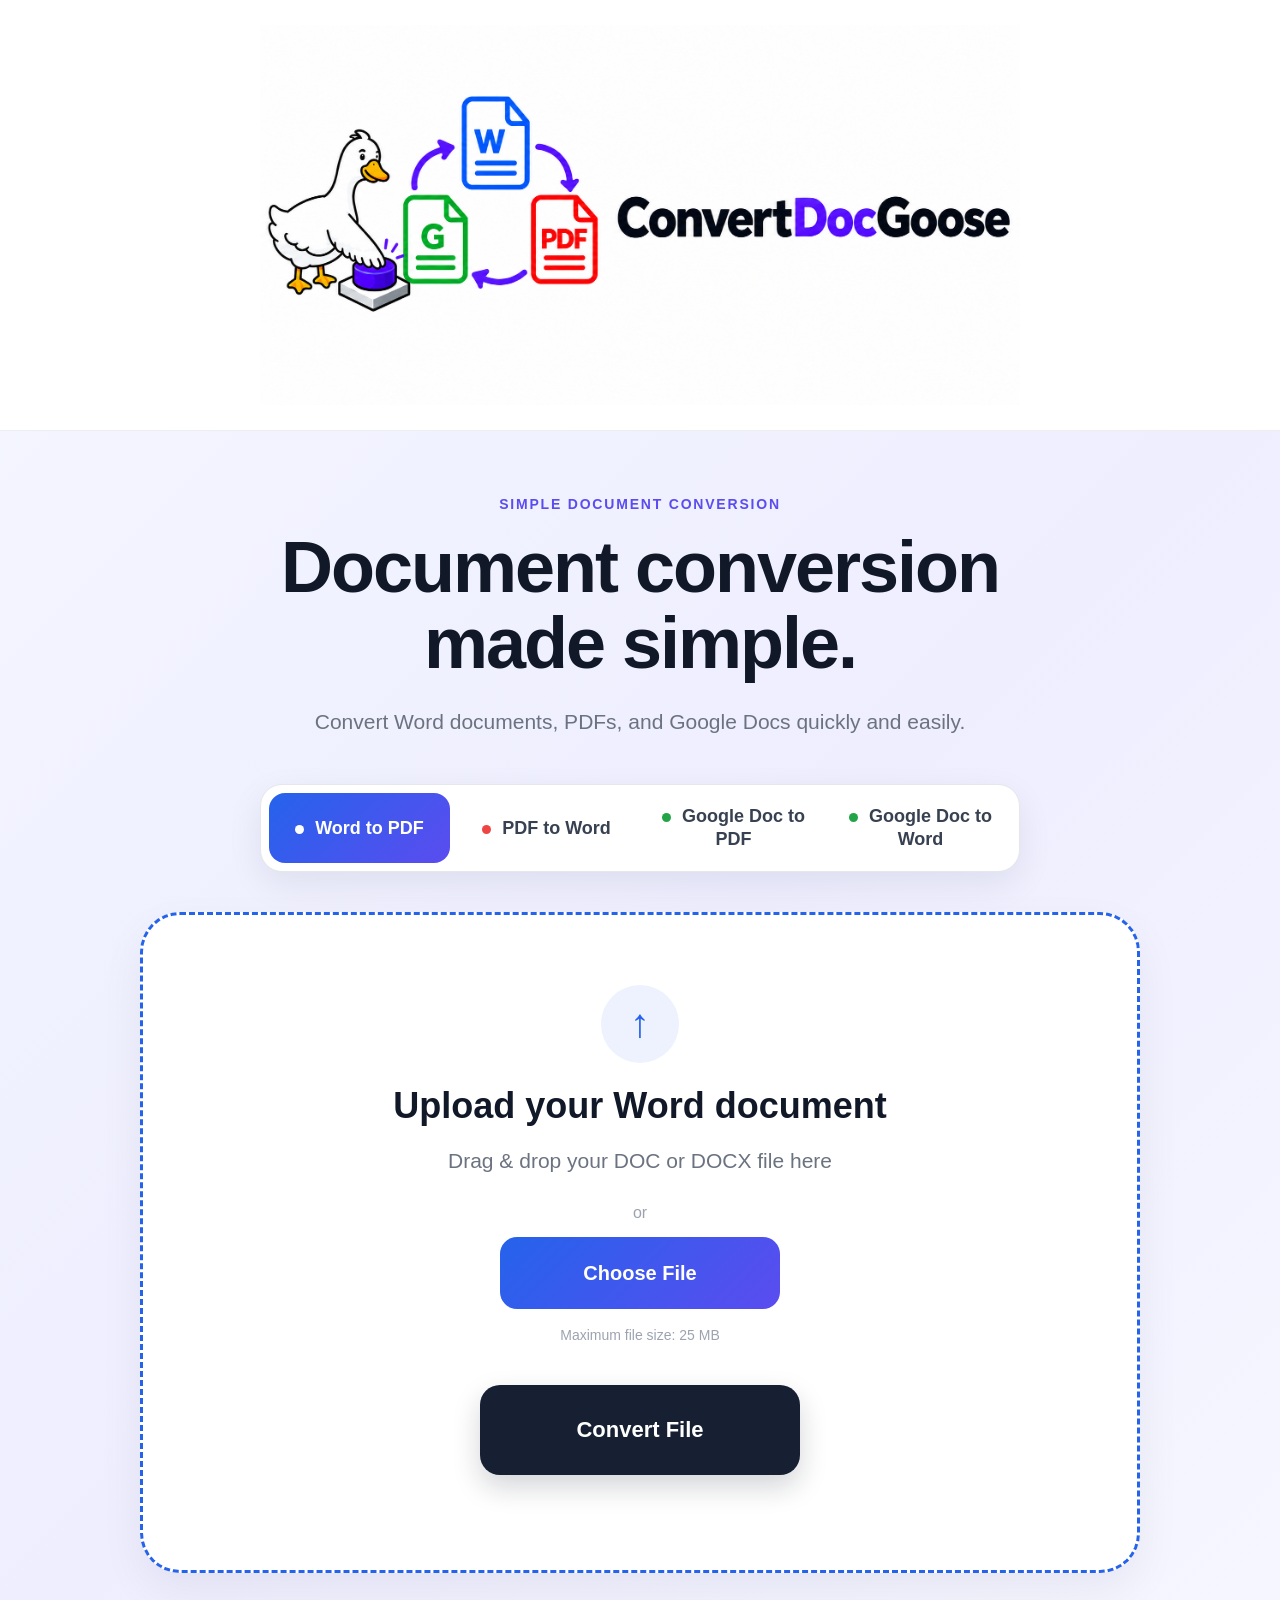
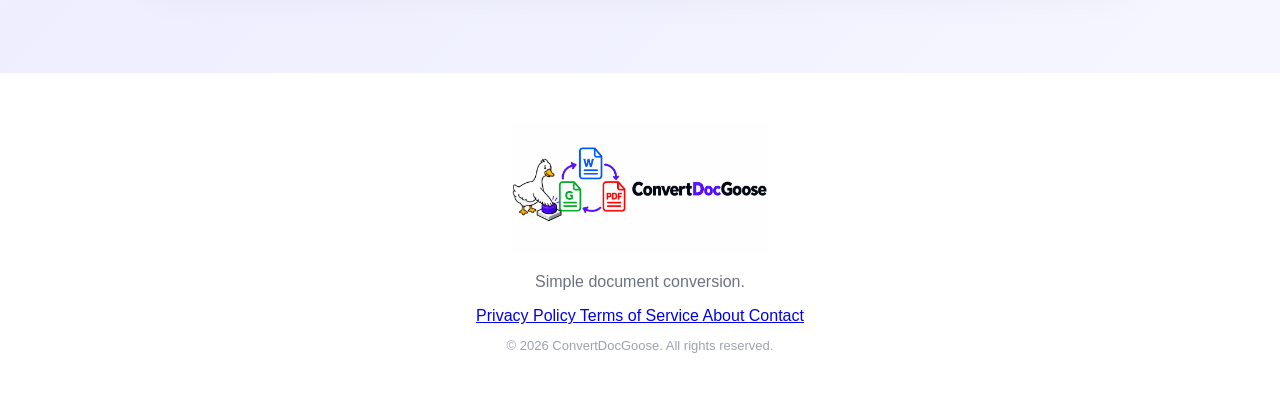
==== commit 00c81f39: "Update index.html" ====
--- a/index.html
+++ b/index.html
@@ -26,7 +26,7 @@
 
     <link
         rel="stylesheet"
-        href="/style.css?v=22"
+        href="/style.css?v=23"
     >
 
 </head>
@@ -35,7 +35,9 @@
 <body>
 
 
-    <!-- HEADER -->
+    <!-- ========================================
+         HEADER
+    ======================================== -->
 
     <header class="site-header">
 
@@ -60,7 +62,9 @@
     </header>
 
 
-    <!-- MAIN -->
+    <!-- ========================================
+         MAIN
+    ======================================== -->
 
     <main class="main-content">
 
@@ -87,8 +91,9 @@
                 </p>
 
 
-
-                <!-- CONVERTER TABS -->
+                <!-- ========================================
+                     CONVERTER TABS
+                ======================================== -->
 
                 <div
                     id="converterTabs"
@@ -151,8 +156,9 @@
                 </div>
 
 
-
-                <!-- LOCAL UPLOAD AREA -->
+                <!-- ========================================
+                     LOCAL UPLOAD AREA
+                ======================================== -->
 
                 <div
                     id="uploadArea"
@@ -215,7 +221,6 @@
                     >
                         Convert File
                     </button>
-
 
 
                     <!-- LOCAL PROGRESS -->
@@ -286,8 +291,9 @@
                 </div>
 
 
-
-                <!-- GOOGLE AREA -->
+                <!-- ========================================
+                     GOOGLE AREA
+                ======================================== -->
 
                 <div
                     id="googleArea"
@@ -308,7 +314,6 @@
                         Choose a Google Doc from Drive
                         or upload a document from your computer.
                     </p>
-
 
 
                     <div class="google-action-buttons">
@@ -335,7 +340,6 @@
                     </div>
 
 
-
                     <!-- REAL LOCAL COMPUTER INPUT -->
 
                     <input
@@ -345,7 +349,6 @@
                     >
 
 
-
                     <div
                         id="selectedGoogleFile"
                         class="selected-google-file"
@@ -363,7 +366,6 @@
                     </div>
 
 
-
                     <button
                         id="convertGoogleButton"
                         class="convert-button google-convert-button"
@@ -372,7 +374,6 @@
                     >
                         Convert Document
                     </button>
-
 
 
                     <!-- GOOGLE PROGRESS -->
@@ -440,8 +441,9 @@
                 </div>
 
 
-
-                <!-- SUCCESS -->
+                <!-- ========================================
+                     SUCCESS AREA
+                ======================================== -->
 
                 <div
                     id="successArea"
@@ -523,35 +525,70 @@
     </main>
 
 
-
-    <!-- FOOTER -->
-
-   <footer class="site-footer">
-
-    <div class="footer-container">
-
-        <img
-            src="/convertdocgoose-logo.png"
-            alt=""
-            class="footer-logo-image"
-            aria-hidden="true"
-        >
-
-        <p class="footer-tagline">
-            Simple document conversion.
-        </p>
-
-        <p class="footer-copyright">
-            © 2026 ConvertDocGoose.
-            All rights reserved.
-        </p>
-
-    </div>
-
-</footer>
-
-
-    <!-- LOAD OUR SCRIPT FIRST -->
+    <!-- ========================================
+         FOOTER
+    ======================================== -->
+
+    <footer class="site-footer">
+
+        <div class="footer-container">
+
+
+            <img
+                src="/convertdocgoose-logo.png"
+                alt=""
+                class="footer-logo-image"
+                aria-hidden="true"
+            >
+
+
+            <p class="footer-tagline">
+                Simple document conversion.
+            </p>
+
+
+            <!-- NEW FOOTER LINKS -->
+
+            <nav
+                class="footer-links"
+                aria-label="Footer navigation"
+            >
+
+                <a href="/privacy.html">
+                    Privacy Policy
+                </a>
+
+                <a href="/terms.html">
+                    Terms of Service
+                </a>
+
+                <a href="/about.html">
+                    About
+                </a>
+
+                <a href="/contact.html">
+                    Contact
+                </a>
+
+            </nav>
+
+
+            <p class="footer-copyright">
+                © 2026 ConvertDocGoose.
+                All rights reserved.
+            </p>
+
+
+        </div>
+
+    </footer>
+
+
+    <!-- ========================================
+         JAVASCRIPT
+    ======================================== -->
+
+    <!-- OUR SCRIPT FIRST -->
 
     <script src="/script.js?v=22"></script>
 
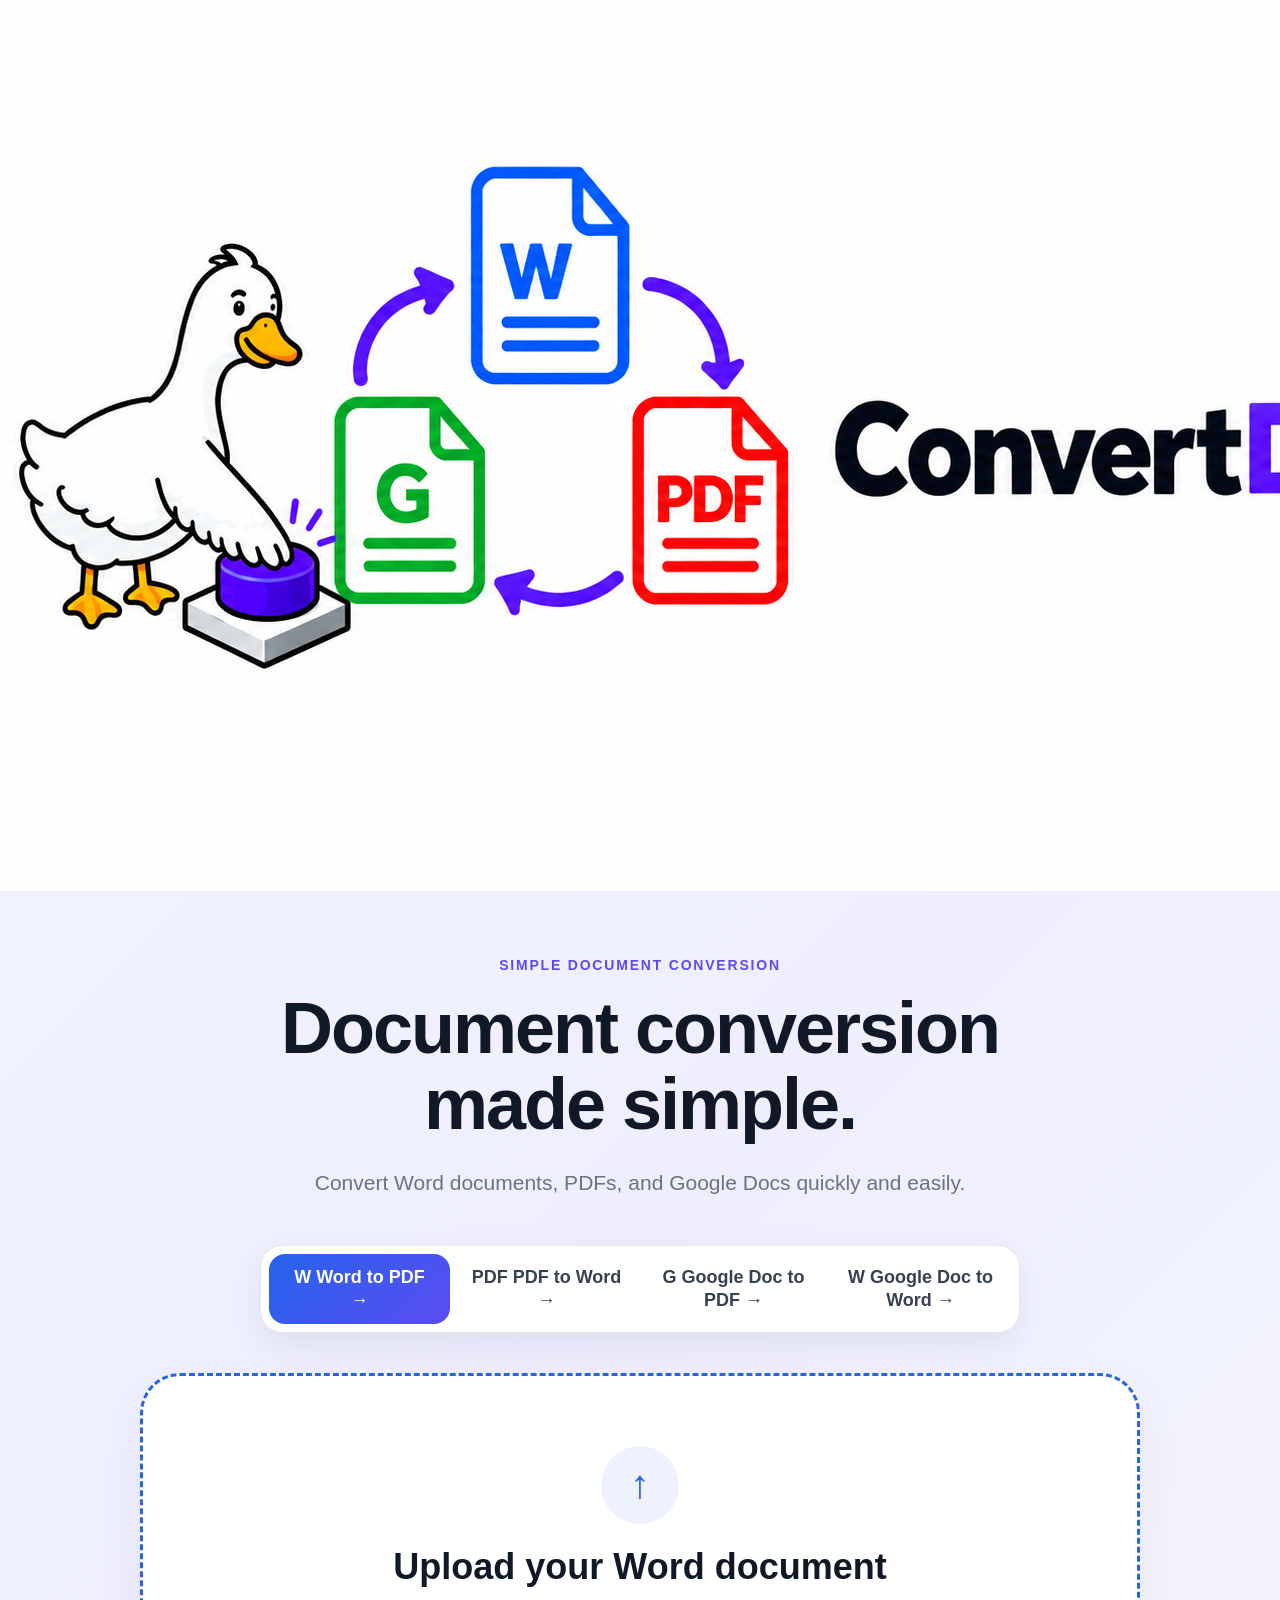
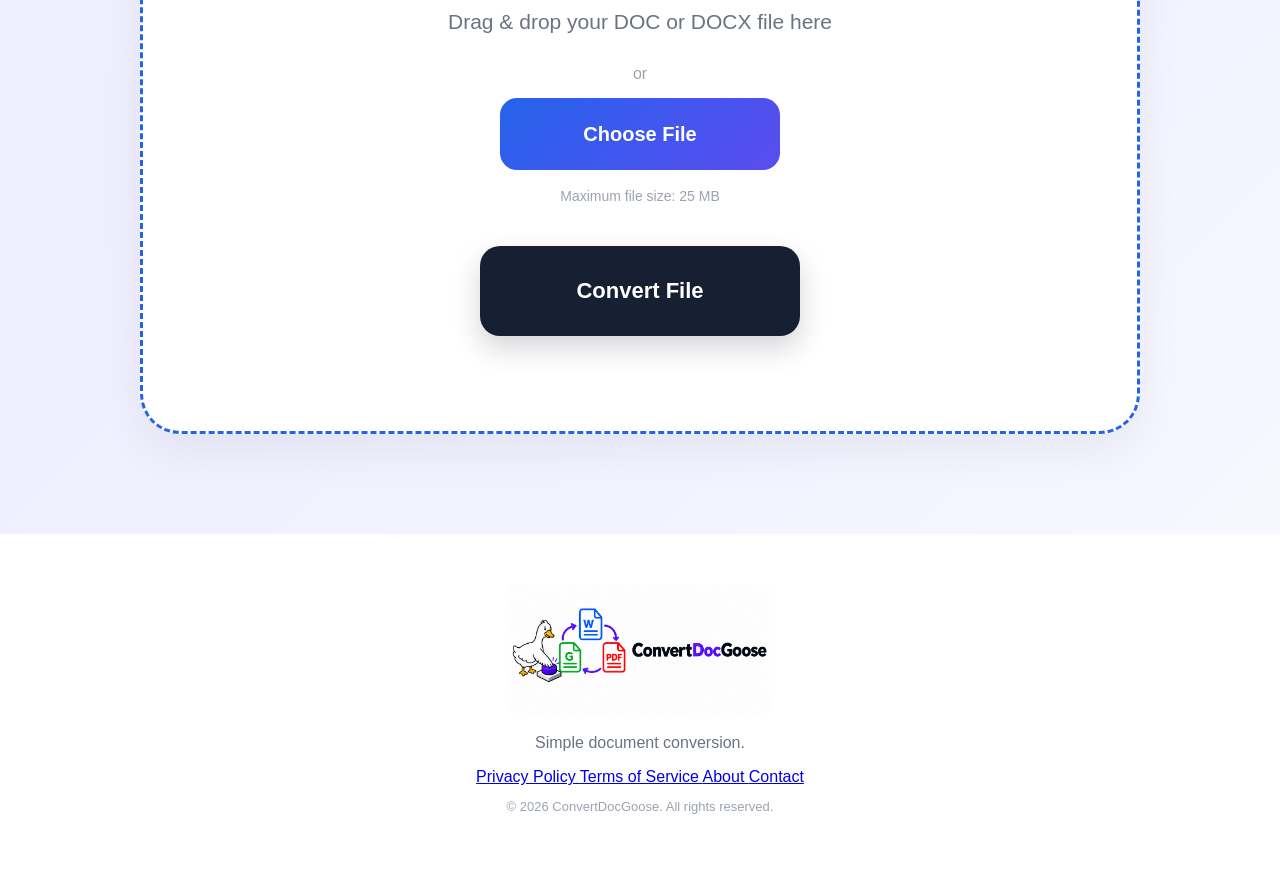
==== commit 6c1fe6f6: "Update index.html" ====
--- a/index.html
+++ b/index.html
@@ -26,7 +26,7 @@
 
     <link
         rel="stylesheet"
-        href="/style.css?v=23"
+        href="/style.css?v=24"
     >
 
 </head>
@@ -41,18 +41,18 @@
 
     <header class="site-header">
 
-        <div class="header-banner">
+        <div class="header-inner">
 
             <a
                 href="/"
-                class="logo"
+                class="header-logo-link"
                 aria-label="ConvertDocGoose Home"
             >
 
                 <img
                     src="/convertdocgoose-logo.png"
                     alt="ConvertDocGoose"
-                    class="site-logo-image"
+                    class="header-logo-image"
                 >
 
             </a>
@@ -92,7 +92,7 @@
 
 
                 <!-- ========================================
-                     CONVERTER TABS
+                     CONVERSION OPTIONS
                 ======================================== -->
 
                 <div
@@ -101,18 +101,30 @@
                 >
 
 
+                    <!-- WORD TO PDF -->
+
                     <button
                         id="wordToPdf"
                         class="converter-tab word-tab active"
                         type="button"
                     >
 
-                        <span class="tab-dot word-dot"></span>
-
-                        Word to PDF
-
-                    </button>
-
+                        <span class="tab-icon word-icon">
+                            W
+                        </span>
+
+                        <span class="tab-label">
+                            Word to PDF
+                        </span>
+
+                        <span class="tab-arrow">
+                            →
+                        </span>
+
+                    </button>
+
+
+                    <!-- PDF TO WORD -->
 
                     <button
                         id="pdfToWord"
@@ -120,35 +132,63 @@
                         type="button"
                     >
 
-                        <span class="tab-dot pdf-dot"></span>
-
-                        PDF to Word
-
-                    </button>
-
+                        <span class="tab-icon pdf-icon">
+                            PDF
+                        </span>
+
+                        <span class="tab-label">
+                            PDF to Word
+                        </span>
+
+                        <span class="tab-arrow">
+                            →
+                        </span>
+
+                    </button>
+
+
+                    <!-- GOOGLE DOC TO PDF -->
 
                     <button
                         id="googleToPdf"
-                        class="converter-tab google-tab"
-                        type="button"
-                    >
-
-                        <span class="tab-dot google-dot"></span>
-
-                        Google Doc to PDF
-
-                    </button>
-
+                        class="converter-tab google-pdf-tab"
+                        type="button"
+                    >
+
+                        <span class="tab-icon google-icon">
+                            G
+                        </span>
+
+                        <span class="tab-label">
+                            Google Doc to PDF
+                        </span>
+
+                        <span class="tab-arrow">
+                            →
+                        </span>
+
+                    </button>
+
+
+                    <!-- GOOGLE DOC TO WORD -->
 
                     <button
                         id="googleToWord"
-                        class="converter-tab google-tab"
-                        type="button"
-                    >
-
-                        <span class="tab-dot google-dot"></span>
-
-                        Google Doc to Word
+                        class="converter-tab google-word-tab"
+                        type="button"
+                    >
+
+                        <span class="tab-icon google-word-icon">
+                            W
+                        </span>
+
+                        <span class="tab-label">
+                            Google Doc to Word
+                        </span>
+
+                        <span class="tab-arrow">
+                            →
+                        </span>
 
                     </button>
 
@@ -302,6 +342,14 @@
                 >
 
 
+                    <div
+                        class="upload-icon google-upload-main-icon"
+                        aria-hidden="true"
+                    >
+                        G
+                    </div>
+
+
                     <h2 id="googleTitle">
                         Google Doc to PDF
                     </h2>
@@ -339,8 +387,6 @@
 
                     </div>
 
-
-                    <!-- REAL LOCAL COMPUTER INPUT -->
 
                     <input
                         id="googleComputerFileInput"
@@ -531,52 +577,57 @@
 
     <footer class="site-footer">
 
-        <div class="footer-container">
-
-
-            <img
-                src="/convertdocgoose-logo.png"
-                alt=""
-                class="footer-logo-image"
-                aria-hidden="true"
-            >
-
-
-            <p class="footer-tagline">
-                Simple document conversion.
-            </p>
-
-
-            <!-- NEW FOOTER LINKS -->
-
-            <nav
-                class="footer-links"
-                aria-label="Footer navigation"
-            >
-
-                <a href="/privacy.html">
-                    Privacy Policy
-                </a>
-
-                <a href="/terms.html">
-                    Terms of Service
-                </a>
-
-                <a href="/about.html">
-                    About
-                </a>
-
-                <a href="/contact.html">
-                    Contact
-                </a>
-
-            </nav>
-
-
-            <p class="footer-copyright">
-                © 2026 ConvertDocGoose.
-                All rights reserved.
-            </p>
+        <div class="footer-inner">
+
+
+            <div class="footer-left">
+
+                <img
+                    src="/convertdocgoose-logo.png"
+                    alt="ConvertDocGoose"
+                    class="footer-logo-image"
+                >
+
+
+                <p class="footer-tagline">
+                    Simple document conversion.
+                </p>
+
+
+                <nav
+                    class="footer-links"
+                    aria-label="Footer navigation"
+                >
+
+                    <a href="/privacy.html">
+                        Privacy Policy
+                    </a>
+
+                    <a href="/terms.html">
+                        Terms of Service
+                    </a>
+
+                    <a href="/about.html">
+                        About
+                    </a>
+
+                    <a href="/contact.html">
+                        Contact
+                    </a>
+
+                </nav>
+
+            </div>
+
+
+            <div class="footer-right">
+
+                <p class="footer-copyright">
+                    © 2026 ConvertDocGoose.
+                    All rights reserved.
+                </p>
+
+            </div>
 
 
         </div>
@@ -588,12 +639,8 @@
          JAVASCRIPT
     ======================================== -->
 
-    <!-- OUR SCRIPT FIRST -->
-
     <script src="/script.js?v=22"></script>
 
-
-    <!-- GOOGLE PICKER -->
 
     <script
         src="https://apis.google.com/js/api.js"
@@ -601,8 +648,6 @@
     ></script>
 
 
-    <!-- GOOGLE IDENTITY -->
-
     <script
         src="https://accounts.google.com/gsi/client"
         onload="gisLoaded()"
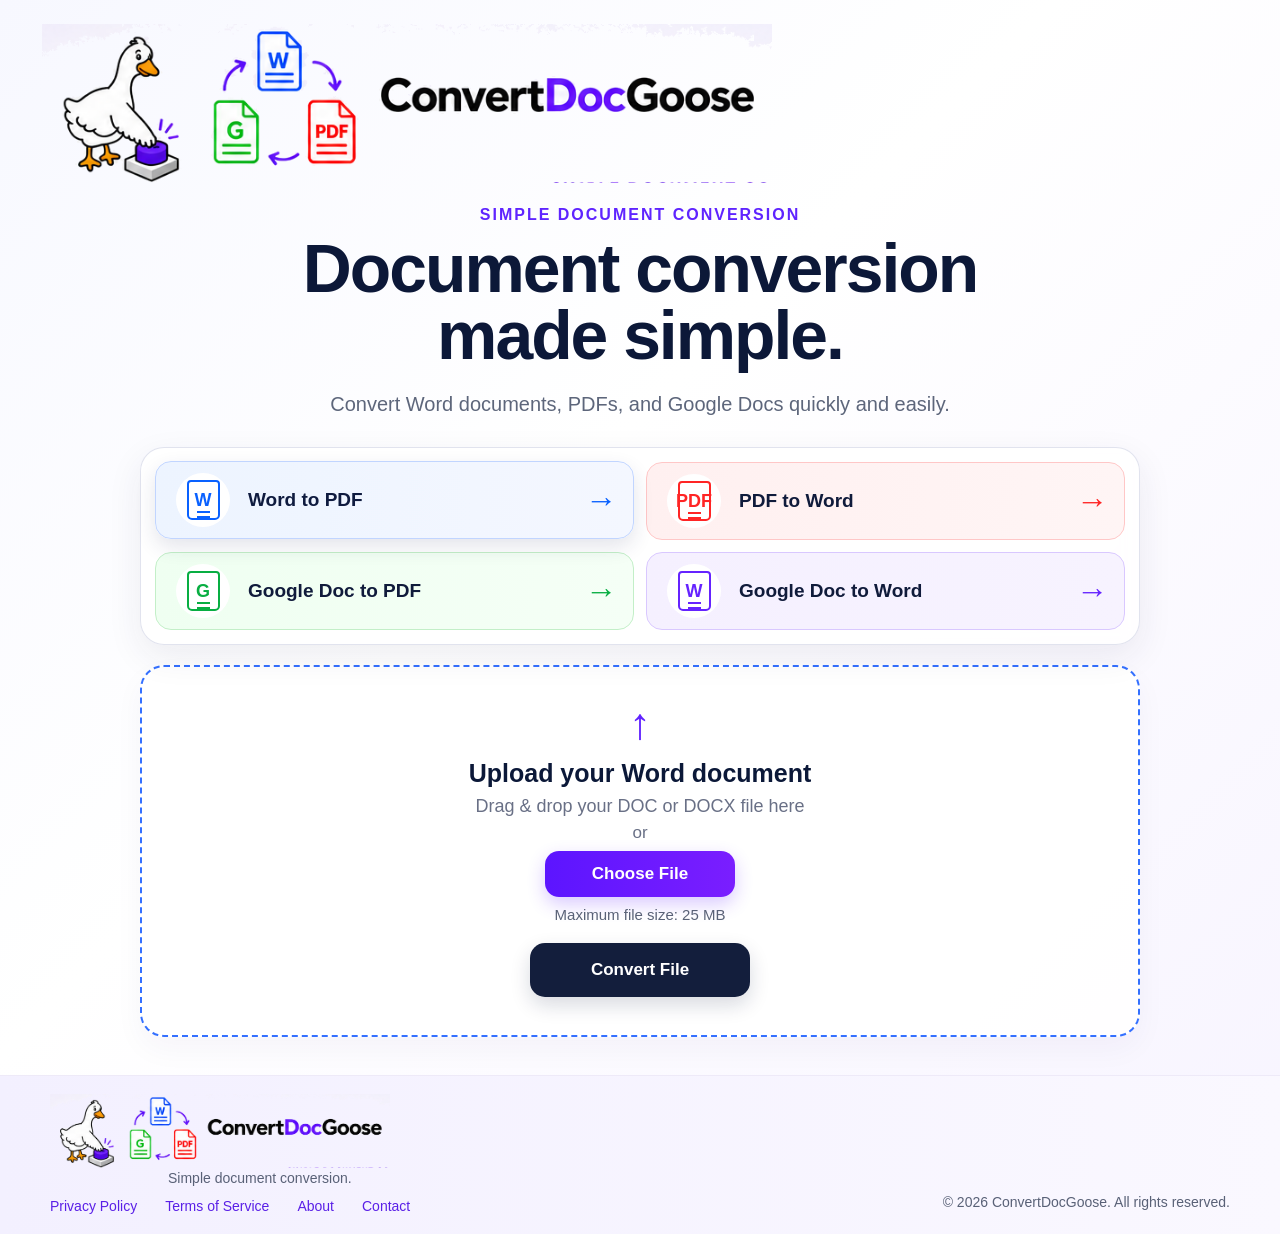
==== commit 200d7a7a: "Update index.html" ====
--- a/index.html
+++ b/index.html
@@ -639,7 +639,7 @@
          JAVASCRIPT
     ======================================== -->
 
-    <script src="/script.js?v=22"></script>
+    <script src="/script.js?v=23"></script>
 
 
     <script
--- a/style.css
+++ b/style.css
@@ -22,14 +22,14 @@
         Helvetica,
         sans-serif;
 
-    color: #111827;
+    color: #0f1b3d;
 
     background:
         linear-gradient(
             135deg,
-            #f5f7ff 0%,
-            #eeeeff 50%,
-            #f8f9ff 100%
+            #f7f8ff 0%,
+            #ffffff 42%,
+            #f7f4ff 100%
         );
 }
 
@@ -41,50 +41,48 @@
 .site-header {
     width: 100%;
 
-    background: #ffffff;
-
-    border-bottom: 1px solid #eeeeee;
-}
-
-
-.header-banner {
+    background: transparent;
+}
+
+
+.header-inner {
     width: 100%;
 
-    min-height: 215px;
+    max-width: 1480px;
+
+    margin: 0 auto;
+
+    padding:
+        24px
+        42px
+        5px;
 
     display: flex;
 
     align-items: center;
 
-    justify-content: center;
-
-    padding: 25px 20px;
-
-    background: #ffffff;
-}
-
-
-.logo {
-    display: flex;
+    justify-content: flex-start;
+}
+
+
+.header-logo-link {
+    display: inline-flex;
 
     align-items: center;
 
-    justify-content: center;
-
     text-decoration: none;
 }
 
 
-.site-logo-image {
+.header-logo-image {
+    width: 780px;
+
+    max-width: 57vw;
+
+    height: auto;
+
     display: block;
 
-    width: min(
-        760px,
-        80vw
-    );
-
-    height: auto;
-
     object-fit: contain;
 }
 
@@ -94,15 +92,15 @@
 ======================================== */
 
 .main-content {
-    min-height: 700px;
+    min-height: 650px;
 }
 
 
 .hero {
     padding:
-        65px
+        8px
         20px
-        100px;
+        28px;
 }
 
 
@@ -118,257 +116,428 @@
 
 
 /* ========================================
-   HERO TEXT
+   HERO
 ======================================== */
 
 .eyebrow {
     margin:
+        10px
         0
-        0
-        18px;
-
-    color: #5b4cf0;
-
-    font-size: 14px;
+        12px;
+
+    color: #5f24ff;
+
+    font-size: 16px;
 
     font-weight: 800;
 
-    letter-spacing: 1.8px;
+    letter-spacing: 2px;
 }
 
 
 .hero h1 {
     margin: 0;
 
-    color: #111827;
+    color: #0c1838;
 
     font-size:
         clamp(
-            42px,
-            6vw,
+            48px,
+            5.3vw,
             72px
         );
 
-    font-weight: 800;
-
-    line-height: 1.05;
+    font-weight: 850;
+
+    line-height: 0.98;
 
     letter-spacing: -2px;
 }
 
 
 .hero-description {
-    max-width: 700px;
+    max-width: 760px;
 
     margin:
-        24px
+        20px
         auto
-        45px;
-
-    color: #6b7280;
-
-    font-size: 21px;
-
-    line-height: 1.6;
-}
-
-
-/* ========================================
-   TABS
+        28px;
+
+    color: #5d667b;
+
+    font-size: 20px;
+
+    line-height: 1.5;
+}
+
+
+/* ========================================
+   CONVERSION OPTION GRID
 ======================================== */
 
 .converter-tabs {
     width: 100%;
-
-    max-width: 760px;
 
     margin:
         0
         auto
-        40px;
-
-    padding: 8px;
-
-    display: flex;
-
-    align-items: stretch;
-
-    justify-content: center;
-
-    gap: 6px;
-
-    background: #ffffff;
-
-    border: 1px solid #e5e7eb;
-
-    border-radius: 22px;
+        20px;
+
+    padding: 14px;
+
+    display: grid;
+
+    grid-template-columns:
+        repeat(2, 1fr);
+
+    gap: 12px;
+
+    background:
+        rgba(
+            255,
+            255,
+            255,
+            0.82
+        );
+
+    border:
+        1px solid
+        rgba(
+            220,
+            223,
+            235,
+            0.85
+        );
+
+    border-radius: 24px;
 
     box-shadow:
         0 12px 35px
-        rgba(17, 24, 39, 0.08);
-}
-
+        rgba(38, 43, 74, 0.08);
+
+    backdrop-filter:
+        blur(8px);
+}
+
+
+/* ========================================
+   CONVERSION CARDS
+======================================== */
 
 .converter-tab {
-    flex: 1;
-
-    min-height: 70px;
+    width: 100%;
+
+    min-height: 78px;
 
     padding:
-        12px
-        15px;
-
-    border: none;
+        10px
+        20px;
 
     border-radius: 16px;
 
-    background: transparent;
-
-    color: #374151;
+    display: grid;
+
+    grid-template-columns:
+        58px
+        1fr
+        28px;
+
+    align-items: center;
+
+    gap: 14px;
+
+    border:
+        1px solid
+        transparent;
 
     font-family: inherit;
 
+    cursor: pointer;
+
+    text-align: left;
+
+    transition:
+        transform 0.15s ease,
+        box-shadow 0.15s ease,
+        filter 0.15s ease;
+}
+
+
+.converter-tab:hover {
+    transform:
+        translateY(-2px);
+
+    box-shadow:
+        0 9px 22px
+        rgba(20, 30, 70, 0.10);
+}
+
+
+.tab-label {
+    font-size: 19px;
+
+    font-weight: 800;
+
+    color: #101b3b;
+}
+
+
+.tab-arrow {
+    font-size: 32px;
+
+    line-height: 1;
+
+    font-weight: 500;
+
+    text-align: right;
+}
+
+
+/* ========================================
+   ICONS
+======================================== */
+
+.tab-icon {
+    width: 54px;
+
+    height: 54px;
+
+    display: flex;
+
+    align-items: center;
+
+    justify-content: center;
+
+    position: relative;
+
+    border-radius: 50%;
+
     font-size: 18px;
 
-    font-weight: 700;
-
-    line-height: 1.25;
-
-    cursor: pointer;
-
-    transition:
-        background 0.2s ease,
-        color 0.2s ease,
-        transform 0.15s ease,
-        box-shadow 0.2s ease;
-}
-
-
-.converter-tab:hover {
-    background: #f8fafc;
-}
-
-
-.tab-dot {
-    width: 9px;
-
-    height: 9px;
-
-    display: inline-block;
-
-    margin-right: 6px;
-
-    border-radius: 50%;
-}
-
-
-.word-dot {
-    background: #2563eb;
-}
-
-
-.pdf-dot {
-    background: #ef4444;
-}
-
-
-.google-dot {
-    background: #22a447;
-}
-
-
-.word-tab.active {
+    font-weight: 900;
+
+    background: #ffffff;
+}
+
+
+.tab-icon::before {
+    content: "";
+
+    position: absolute;
+
+    width: 29px;
+
+    height: 36px;
+
+    border:
+        2px solid
+        currentColor;
+
+    border-radius:
+        4px
+        4px
+        5px
+        5px;
+}
+
+
+.tab-icon::after {
+    content: "";
+
+    position: absolute;
+
+    width: 13px;
+
+    height: 2px;
+
+    bottom: 14px;
+
+    background:
+        currentColor;
+
+    box-shadow:
+        0 5px 0
+        currentColor;
+}
+
+
+.tab-icon {
+    isolation: isolate;
+}
+
+
+.tab-icon > * {
+    z-index: 2;
+}
+
+
+/* ========================================
+   WORD TO PDF
+======================================== */
+
+.word-tab {
     background:
         linear-gradient(
-            135deg,
-            #2563eb,
-            #5b4cf0
-        );
-
-    color: #ffffff;
-}
-
-
-.pdf-tab.active {
+            90deg,
+            #eef4ff,
+            #f4f7ff
+        );
+
+    border-color: #c3d5ff;
+}
+
+
+.word-tab .tab-icon,
+.word-tab .tab-arrow {
+    color: #1260ff;
+}
+
+
+/* ========================================
+   PDF TO WORD
+======================================== */
+
+.pdf-tab {
     background:
         linear-gradient(
-            135deg,
-            #ef4444,
-            #5b4cf0
-        );
-
-    color: #ffffff;
-}
-
-
-.google-tab.active {
+            90deg,
+            #fff0f0,
+            #fff5f5
+        );
+
+    border-color: #ffc7c7;
+}
+
+
+.pdf-tab .tab-icon,
+.pdf-tab .tab-arrow {
+    color: #ff2525;
+}
+
+
+/* ========================================
+   GOOGLE DOC TO PDF
+======================================== */
+
+.google-pdf-tab {
     background:
         linear-gradient(
-            135deg,
-            #22a447,
-            #5b4cf0
-        );
-
-    color: #ffffff;
-}
-
-
-.converter-tab.active .tab-dot {
-    background: #ffffff;
-}
-
-
-/* ========================================
-   UPLOAD AREAS
+            90deg,
+            #effff1,
+            #f5fff6
+        );
+
+    border-color: #c3efc8;
+}
+
+
+.google-pdf-tab .tab-icon,
+.google-pdf-tab .tab-arrow {
+    color: #08ae42;
+}
+
+
+/* ========================================
+   GOOGLE DOC TO WORD
+======================================== */
+
+.google-word-tab {
+    background:
+        linear-gradient(
+            90deg,
+            #f5f0ff,
+            #f7f3ff
+        );
+
+    border-color: #d9c8ff;
+}
+
+
+.google-word-tab .tab-icon,
+.google-word-tab .tab-arrow {
+    color: #6523ff;
+}
+
+
+/* ACTIVE STATE */
+
+.converter-tab.active {
+    transform:
+        translateY(-1px);
+
+    box-shadow:
+        0 8px 20px
+        rgba(35, 40, 90, 0.12);
+
+    filter:
+        saturate(1.12);
+}
+
+
+/* ========================================
+   UPLOAD AREA
 ======================================== */
 
 .upload-area {
     width: 100%;
 
-    min-height: 550px;
+    min-height: 290px;
 
     padding:
-        70px
-        40px;
-
-    background: #ffffff;
-
-    border: 3px dashed #2563eb;
-
-    border-radius: 40px;
+        28px
+        35px
+        22px;
+
+    background:
+        rgba(
+            255,
+            255,
+            255,
+            0.88
+        );
+
+    border:
+        2px dashed
+        #743dff;
+
+    border-radius: 24px;
 
     box-shadow:
-        0 18px 45px
-        rgba(17, 24, 39, 0.06);
+        0 12px 30px
+        rgba(44, 37, 90, 0.04);
 
     text-align: center;
 }
 
 
 .upload-area.word-mode {
-    border-color: #2563eb;
+    border-color: #3470ff;
 }
 
 
 .upload-area.pdf-mode {
-    border-color: #ef4444;
+    border-color: #ff4b4b;
 }
 
 
 .google-area {
-    border-color: #22a447;
-}
-
+    border-color: #29ad55;
+}
+
+
+/* ========================================
+   UPLOAD ICON
+======================================== */
 
 .upload-icon {
-    width: 78px;
-
-    height: 78px;
+    width: 58px;
+
+    height: 58px;
 
     margin:
         0
         auto
-        22px;
+        6px;
 
     display: flex;
 
@@ -376,54 +545,68 @@
 
     justify-content: center;
 
-    border-radius: 50%;
-
-    background: #eef2ff;
-
-    color: #2563eb;
-
-    font-size: 40px;
-
-    font-weight: 700;
-}
-
+    color: #6123ff;
+
+    background: transparent;
+
+    font-size: 44px;
+
+    font-weight: 400;
+
+    line-height: 1;
+}
+
+
+.google-upload-main-icon {
+    font-size: 30px;
+
+    font-weight: 900;
+
+    color: #11a545;
+}
+
+
+/* ========================================
+   UPLOAD TEXT
+======================================== */
 
 .upload-area h2 {
     margin:
         0
         0
-        18px;
-
-    color: #111827;
-
-    font-size: 36px;
-
-    font-weight: 800;
+        5px;
+
+    color: #0b1838;
+
+    font-size: 25px;
+
+    font-weight: 850;
 }
 
 
 .upload-description {
-    max-width: 650px;
-
     margin:
         0
         auto
-        28px;
-
-    color: #6b7280;
-
-    font-size: 21px;
-
-    line-height: 1.5;
+        4px;
+
+    color: #697086;
+
+    font-size: 18px;
+
+    line-height: 1.45;
 }
 
 
 .or-text {
     margin:
-        15px
-        0;
-
-    color: #9ca3af;
+        3px
+        0
+        8px;
+
+    color: #697086;
+
+    font-size: 17px;
 }
 
 
@@ -432,9 +615,9 @@
 ======================================== */
 
 .choose-file-button {
-    min-width: 280px;
-
-    min-height: 72px;
+    min-width: 190px;
+
+    min-height: 46px;
 
     display: inline-flex;
 
@@ -443,142 +626,154 @@
     justify-content: center;
 
     padding:
-        16px
+        10px
         30px;
 
-    border-radius: 17px;
+    border-radius: 14px;
+
+    border: none;
 
     background:
         linear-gradient(
-            135deg,
-            #2563eb,
-            #5b4cf0
+            90deg,
+            #5c15ff,
+            #7a1eff
         );
 
     color: #ffffff;
 
-    font-size: 20px;
+    font-size: 17px;
 
     font-weight: 700;
 
     cursor: pointer;
-}
-
-
-.file-limit {
-    margin:
-        18px
-        0
-        30px;
-
-    color: #9ca3af;
-
-    font-size: 14px;
-}
-
-
-/* ========================================
-   CONVERT BUTTON
-======================================== */
-
-.convert-button {
-    min-width: 320px;
-
-    min-height: 90px;
-
-    display: inline-flex;
-
-    align-items: center;
-
-    justify-content: center;
-
-    margin-top: 12px;
-
-    padding:
-        20px
-        40px;
-
-    border: none;
-
-    border-radius: 20px;
-
-    background: #172033;
-
-    color: #ffffff;
-
-    font-family: inherit;
-
-    font-size: 22px;
-
-    font-weight: 800;
-
-    cursor: pointer;
 
     box-shadow:
-        0 12px 28px
-        rgba(17, 24, 39, 0.18);
-}
-
-
-/* ========================================
-   GOOGLE BUTTONS
-======================================== */
-
-.google-action-buttons {
-    width: 100%;
-
-    display: flex;
-
-    flex-direction: column;
-
-    align-items: center;
-
-    gap: 18px;
-
-    margin:
-        35px
-        auto
-        30px;
-}
-
-
-.google-drive-button,
-.google-upload-button {
-    width: 100%;
-
-    max-width: 395px;
-
-    min-width: 320px;
-
-    min-height: 90px;
-
-    display: flex;
-
-    align-items: center;
-
-    justify-content: center;
-
-    padding:
-        20px
-        35px;
-
-    border: none;
-
-    border-radius: 20px;
-
-    color: #ffffff;
-
-    font-family: inherit;
-
-    font-size: 21px;
-
-    font-weight: 800;
-
-    cursor: pointer;
+        0 7px 18px
+        rgba(97, 34, 255, 0.24);
 
     transition:
         transform 0.15s ease,
         box-shadow 0.15s ease;
+}
+
+
+.choose-file-button:hover {
+    transform:
+        translateY(-1px);
+
+    box-shadow:
+        0 9px 22px
+        rgba(97, 34, 255, 0.30);
+}
+
+
+.file-limit {
+    margin:
+        9px
+        0
+        12px;
+
+    color: #596177;
+
+    font-size: 15px;
+}
+
+
+/* ========================================
+   CONVERT BUTTON
+======================================== */
+
+.convert-button {
+    min-width: 220px;
+
+    min-height: 54px;
+
+    display: inline-flex;
+
+    align-items: center;
+
+    justify-content: center;
+
+    margin-top: 8px;
+
+    padding:
+        12px
+        30px;
+
+    border: none;
+
+    border-radius: 15px;
+
+    background: #131e3c;
+
+    color: #ffffff;
+
+    font-family: inherit;
+
+    font-size: 17px;
+
+    font-weight: 800;
+
+    cursor: pointer;
+
+    box-shadow:
+        0 8px 20px
+        rgba(15, 26, 60, 0.16);
+}
+
+
+/* ========================================
+   GOOGLE BUTTONS
+======================================== */
+
+.google-action-buttons {
+    width: 100%;
+
+    display: flex;
+
+    justify-content: center;
+
+    flex-wrap: wrap;
+
+    gap: 14px;
+
+    margin:
+        18px
+        auto
+        20px;
+}
+
+
+.google-drive-button,
+.google-upload-button {
+    min-width: 280px;
+
+    min-height: 60px;
+
+    display: inline-flex;
+
+    align-items: center;
+
+    justify-content: center;
+
+    padding:
+        14px
+        28px;
+
+    border: none;
+
+    border-radius: 16px;
+
+    color: #ffffff;
+
+    font-family: inherit;
+
+    font-size: 17px;
+
+    font-weight: 800;
+
+    cursor: pointer;
 }
 
 
@@ -586,13 +781,9 @@
     background:
         linear-gradient(
             135deg,
-            #22a447,
-            #5b4cf0
-        );
-
-    box-shadow:
-        0 10px 25px
-        rgba(34, 164, 71, 0.22);
+            #18aa4c,
+            #5b42e8
+        );
 }
 
 
@@ -600,24 +791,9 @@
     background:
         linear-gradient(
             135deg,
-            #2563eb,
-            #5b4cf0
-        );
-
-    box-shadow:
-        0 10px 25px
-        rgba(37, 99, 235, 0.22);
-}
-
-
-.google-drive-button:hover,
-.google-upload-button:hover {
-    transform:
-        translateY(-2px);
-
-    box-shadow:
-        0 14px 30px
-        rgba(91, 76, 240, 0.28);
+            #2468ee,
+            #6523ff
+        );
 }
 
 
@@ -631,12 +807,12 @@
     max-width: 520px;
 
     margin:
-        20px
+        18px
         auto;
 
     padding:
-        18px
-        22px;
+        14px
+        18px;
 
     background: #f0fdf4;
 
@@ -644,18 +820,16 @@
         1px solid
         #bbf7d0;
 
-    border-radius: 15px;
-
-    color: #374151;
+    border-radius: 14px;
 }
 
 
 .selected-google-file span {
     display: block;
 
-    margin-bottom: 5px;
-
-    color: #6b7280;
+    margin-bottom: 4px;
+
+    color: #697086;
 
     font-size: 13px;
 }
@@ -664,9 +838,9 @@
 .selected-google-file strong {
     display: block;
 
-    color: #15803d;
-
-    font-size: 17px;
+    color: #13813c;
+
+    font-size: 16px;
 }
 
 
@@ -680,7 +854,7 @@
     max-width: 600px;
 
     margin:
-        40px
+        26px
         auto
         0;
 
@@ -691,24 +865,22 @@
 .progress-top {
     display: flex;
 
-    align-items: center;
-
     justify-content: space-between;
 
     gap: 20px;
 
-    margin-bottom: 10px;
+    margin-bottom: 8px;
 }
 
 
 .progress-track {
     width: 100%;
 
-    height: 12px;
+    height: 10px;
 
     overflow: hidden;
 
-    background: #e5e7eb;
+    background: #e6e8ef;
 
     border-radius: 999px;
 }
@@ -722,16 +894,11 @@
     background:
         linear-gradient(
             90deg,
-            #2563eb,
-            #5b4cf0
+            #2468ff,
+            #6a24ff
         );
 
     border-radius: 999px;
-
-    transition:
-        width
-        0.3s
-        ease;
 }
 
 
@@ -739,14 +906,14 @@
     background:
         linear-gradient(
             90deg,
-            #22a447,
-            #5b4cf0
+            #15a845,
+            #6724ff
         );
 }
 
 
 .progress-note {
-    color: #9ca3af;
+    color: #858c9e;
 
     font-size: 13px;
 }
@@ -757,21 +924,21 @@
 ======================================== */
 
 .status-message {
-    margin-top: 25px;
-
-    color: #374151;
-
-    font-size: 15px;
+    margin-top: 16px;
+
+    color: #444d61;
+
+    font-size: 14px;
 }
 
 
 .status-message.success {
-    color: #15803d;
+    color: #13813c;
 }
 
 
 .status-message.error {
-    color: #dc2626;
+    color: #d62e2e;
 }
 
 
@@ -783,26 +950,34 @@
     width: 100%;
 
     padding:
-        70px
+        55px
         40px;
 
     background: #ffffff;
 
-    border-radius: 35px;
+    border:
+        1px solid
+        #ebeaf2;
+
+    border-radius: 24px;
+
+    box-shadow:
+        0 14px 35px
+        rgba(25, 30, 70, 0.07);
 
     text-align: center;
 }
 
 
 .success-check {
-    width: 80px;
-
-    height: 80px;
+    width: 72px;
+
+    height: 72px;
 
     margin:
         0
         auto
-        20px;
+        18px;
 
     display: flex;
 
@@ -816,7 +991,19 @@
 
     color: #16a34a;
 
-    font-size: 42px;
+    font-size: 38px;
+}
+
+
+.success-area h2 {
+    margin-bottom: 8px;
+
+    color: #0c1838;
+}
+
+
+.success-description {
+    color: #687087;
 }
 
 
@@ -824,103 +1011,281 @@
     max-width: 520px;
 
     margin:
-        0
-        auto
-        30px;
+        24px
+        auto;
+
+    padding:
+        18px;
+
+    background: #f8f9fc;
+
+    border:
+        1px solid
+        #e5e7ed;
+
+    border-radius: 14px;
+}
+
+
+.download-again-button,
+.convert-another-button {
+    min-width: 230px;
+
+    padding:
+        14px
+        22px;
+
+    border-radius: 14px;
+
+    font-size: 16px;
+
+    font-weight: 700;
+
+    cursor: pointer;
+}
+
+
+.download-again-button {
+    border: none;
+
+    background: #131e3c;
+
+    color: #ffffff;
+}
+
+
+.convert-another-button {
+    margin-left: 10px;
+
+    border:
+        1px solid
+        #d8dae2;
+
+    background: #ffffff;
+
+    color: #333d55;
+}
+
+
+/* ========================================
+   FOOTER
+======================================== */
+
+.site-footer {
+    width: 100%;
+
+    margin-top: 10px;
+
+    background:
+        linear-gradient(
+            90deg,
+            #f3f0ff,
+            #faf8ff
+        );
+
+    border-top:
+        1px solid
+        #eeeaf8;
+}
+
+
+.footer-inner {
+    width: 100%;
+
+    max-width: 1480px;
+
+    margin: 0 auto;
 
     padding:
         18px
-        20px;
-
-    display: flex;
-
-    gap: 15px;
-
-    background: #f8fafc;
-
-    border:
-        1px solid
-        #e5e7eb;
-
-    border-radius: 15px;
-
-    text-align: left;
-}
-
-
-.download-again-button,
-.convert-another-button {
-    min-width: 280px;
-
-    padding:
-        17px
-        28px;
-
-    border-radius: 16px;
-
-    font-size: 17px;
-
-    font-weight: 700;
-
-    cursor: pointer;
-}
-
-
-.download-again-button {
-    border: none;
-
-    background: #172033;
-
-    color: #ffffff;
-}
-
-
-.convert-another-button {
-    margin-left: 10px;
-
-    border:
-        1px solid
-        #d1d5db;
-
-    background: #ffffff;
-
-    color: #374151;
-}
-
-
-/* ========================================
-   FOOTER
-======================================== */
-
-.site-footer {
-    padding:
         50px
         20px;
 
+    display: flex;
+
+    align-items: flex-end;
+
+    justify-content: space-between;
+
+    gap: 30px;
+}
+
+
+.footer-left {
+    display: flex;
+
+    flex-direction: column;
+
+    align-items: flex-start;
+}
+
+
+.footer-logo-image {
+    width: 340px;
+
+    max-width: 55vw;
+
+    height: auto;
+
+    display: block;
+}
+
+
+.footer-tagline {
+    margin:
+        2px
+        0
+        12px
+        118px;
+
+    color: #596177;
+
+    font-size: 14px;
+}
+
+
+.footer-links {
+    display: flex;
+
+    flex-wrap: wrap;
+
+    gap:
+        12px
+        28px;
+
+    margin: 0;
+}
+
+
+.footer-links a {
+    color: #5a20e7;
+
+    font-size: 14px;
+
+    text-decoration: none;
+}
+
+
+.footer-links a:hover {
+    text-decoration: underline;
+}
+
+
+.footer-right {
+    padding-bottom: 4px;
+}
+
+
+.footer-copyright {
+    margin: 0;
+
+    color: #596177;
+
+    font-size: 14px;
+}
+
+
+/* ========================================
+   LEGAL PAGES
+======================================== */
+
+.legal-page {
+    padding:
+        55px
+        20px
+        80px;
+}
+
+
+.legal-container {
+    width: 100%;
+
+    max-width: 900px;
+
+    margin: 0 auto;
+
+    padding:
+        55px
+        60px;
+
     background: #ffffff;
 
-    text-align: center;
-}
-
-
-.footer-logo-image {
-    width: 260px;
-
-    max-width: 70%;
-
-    height: auto;
-}
-
-
-.footer-tagline {
-    color: #6b7280;
-}
-
-
-.footer-copyright {
-    color: #9ca3af;
-
-    font-size: 13px;
+    border-radius: 26px;
+
+    box-shadow:
+        0 14px 35px
+        rgba(30, 35, 75, 0.07);
+}
+
+
+.legal-container > h1 {
+    color: #0c1838;
+}
+
+
+.legal-updated {
+    color: #9298a8;
+}
+
+
+.legal-container section {
+    margin-top: 36px;
+}
+
+
+.legal-container section h2 {
+    color: #0c1838;
+}
+
+
+.legal-container section p {
+    color: #4f586c;
+
+    line-height: 1.75;
+}
+
+
+.legal-button {
+    display: inline-flex;
+
+    padding:
+        13px
+        22px;
+
+    border-radius: 13px;
+
+    background:
+        linear-gradient(
+            135deg,
+            #23aa4d,
+            #6524ff
+        );
+
+    color: #ffffff;
+
+    text-decoration: none;
+
+    font-weight: 700;
+}
+
+
+.legal-home {
+    margin-top: 45px;
+
+    padding-top: 25px;
+
+    border-top:
+        1px solid
+        #e7e8ee;
+}
+
+
+.legal-home a {
+    color: #6125e9;
+
+    text-decoration: none;
+
+    font-weight: 700;
 }
 
 
@@ -934,64 +1299,172 @@
 
 
 /* ========================================
+   TABLET
+======================================== */
+
+@media (max-width: 900px) {
+
+    .header-inner {
+        padding:
+            22px
+            24px
+            8px;
+    }
+
+
+    .header-logo-image {
+        max-width: 78vw;
+    }
+
+
+    .hero h1 {
+        font-size: 52px;
+    }
+
+
+    .footer-inner {
+        padding:
+            20px
+            25px;
+
+        flex-direction: column;
+
+        align-items: flex-start;
+    }
+
+
+    .footer-right {
+        width: 100%;
+    }
+
+}
+
+
+/* ========================================
    MOBILE
 ======================================== */
 
-@media (max-width: 768px) {
+@media (max-width: 650px) {
+
+    .header-inner {
+        justify-content: center;
+
+        padding:
+            16px
+            12px;
+    }
+
+
+    .header-logo-image {
+        width: 95vw;
+
+        max-width: 95vw;
+    }
+
+
+    .hero {
+        padding:
+            5px
+            12px
+            25px;
+    }
+
+
+    .eyebrow {
+        font-size: 12px;
+
+        letter-spacing: 1.5px;
+    }
+
+
+    .hero h1 {
+        font-size: 40px;
+
+        letter-spacing: -1px;
+    }
+
+
+    .hero-description {
+        font-size: 17px;
+    }
+
 
     .converter-tabs {
-        flex-wrap: wrap;
+        grid-template-columns:
+            1fr;
+
+        padding: 10px;
     }
 
 
     .converter-tab {
-        flex:
-            1
-            1
-            45%;
+        min-height: 72px;
+    }
+
+
+    .tab-label {
+        font-size: 17px;
     }
 
 
     .upload-area {
         padding:
-            55px
-            25px;
-    }
-
-}
-
-
-@media (max-width: 520px) {
-
-    .header-banner {
-        min-height: 125px;
-    }
-
-
-    .site-logo-image {
-        width: 95vw;
-    }
-
-
-    .converter-tabs {
-        flex-direction: column;
-    }
-
-
-    .converter-tab {
+            26px
+            16px;
+    }
+
+
+    .google-drive-button,
+    .google-upload-button {
         width: 100%;
-    }
-
-
-    .google-drive-button,
-    .google-upload-button,
-    .convert-button,
-    .choose-file-button {
-        width: 100%;
 
         min-width: 0;
-
-        max-width: 320px;
+    }
+
+
+    .convert-button {
+        min-width: 190px;
+    }
+
+
+    .footer-inner {
+        align-items: center;
+
+        text-align: center;
+    }
+
+
+    .footer-left {
+        align-items: center;
+    }
+
+
+    .footer-logo-image {
+        width: 290px;
+
+        max-width: 90vw;
+    }
+
+
+    .footer-tagline {
+        margin:
+            4px
+            0
+            12px;
+    }
+
+
+    .footer-links {
+        justify-content: center;
+
+        gap:
+            10px
+            18px;
+    }
+
+
+    .footer-right {
+        text-align: center;
     }
 
 
@@ -1001,206 +1474,18 @@
 
         width: 100%;
 
-        max-width: 320px;
+        max-width: 290px;
 
         margin:
-            12px
+            10px
             auto;
     }
 
-   /* ========================================
-   LEGAL / INFORMATION PAGES
-======================================== */
-
-.legal-page {
-    padding:
-        70px
-        20px
-        100px;
-
-    background:
-        linear-gradient(
-            135deg,
-            #f5f7ff 0%,
-            #eeeeff 50%,
-            #f8f9ff 100%
-        );
-}
-
-
-.legal-container {
-    width: 100%;
-
-    max-width: 900px;
-
-    margin: 0 auto;
-
-    padding:
-        60px
-        65px;
-
-    background: #ffffff;
-
-    border-radius: 32px;
-
-    box-shadow:
-        0 18px 45px
-        rgba(17, 24, 39, 0.07);
-}
-
-
-.legal-container > h1 {
-    margin:
-        0
-        0
-        10px;
-
-    color: #111827;
-
-    font-size:
-        clamp(
-            40px,
-            6vw,
-            58px
-        );
-
-    line-height: 1.1;
-}
-
-
-.legal-updated {
-    margin-bottom: 45px;
-
-    color: #9ca3af;
-
-    font-size: 14px;
-}
-
-
-.legal-container section {
-    margin-top: 40px;
-}
-
-
-.legal-container section h2 {
-    margin-bottom: 14px;
-
-    color: #111827;
-
-    font-size: 24px;
-}
-
-
-.legal-container section p {
-    color: #4b5563;
-
-    font-size: 17px;
-
-    line-height: 1.8;
-}
-
-
-.legal-button {
-    display: inline-flex;
-
-    align-items: center;
-
-    justify-content: center;
-
-    margin-top: 10px;
-
-    padding:
-        15px
-        25px;
-
-    border-radius: 14px;
-
-    background:
-        linear-gradient(
-            135deg,
-            #22a447,
-            #5b4cf0
-        );
-
-    color: #ffffff;
-
-    font-weight: 700;
-
-    text-decoration: none;
-}
-
-
-.legal-home {
-    margin-top: 55px;
-
-    padding-top: 30px;
-
-    border-top:
-        1px solid
-        #e5e7eb;
-}
-
-
-.legal-home a {
-    color: #5b4cf0;
-
-    font-weight: 700;
-
-    text-decoration: none;
-}
-
-
-/* FOOTER LINKS */
-
-.footer-links {
-    display: flex;
-
-    flex-wrap: wrap;
-
-    justify-content: center;
-
-    gap:
-        12px
-        28px;
-
-    margin:
-        25px
-        auto;
-}
-
-
-.footer-links a {
-    color: #4b5563;
-
-    font-size: 14px;
-
-    font-weight: 600;
-
-    text-decoration: none;
-}
-
-
-.footer-links a:hover {
-    color: #5b4cf0;
-}
-
-
-/* MOBILE */
-
-@media (max-width: 600px) {
 
     .legal-container {
         padding:
-            40px
-            25px;
-
-        border-radius: 24px;
-    }
-
-
-    .legal-container section p {
-        font-size: 16px;
-    }
-
-
-}
+            35px
+            22px;
+    }
+
+}
